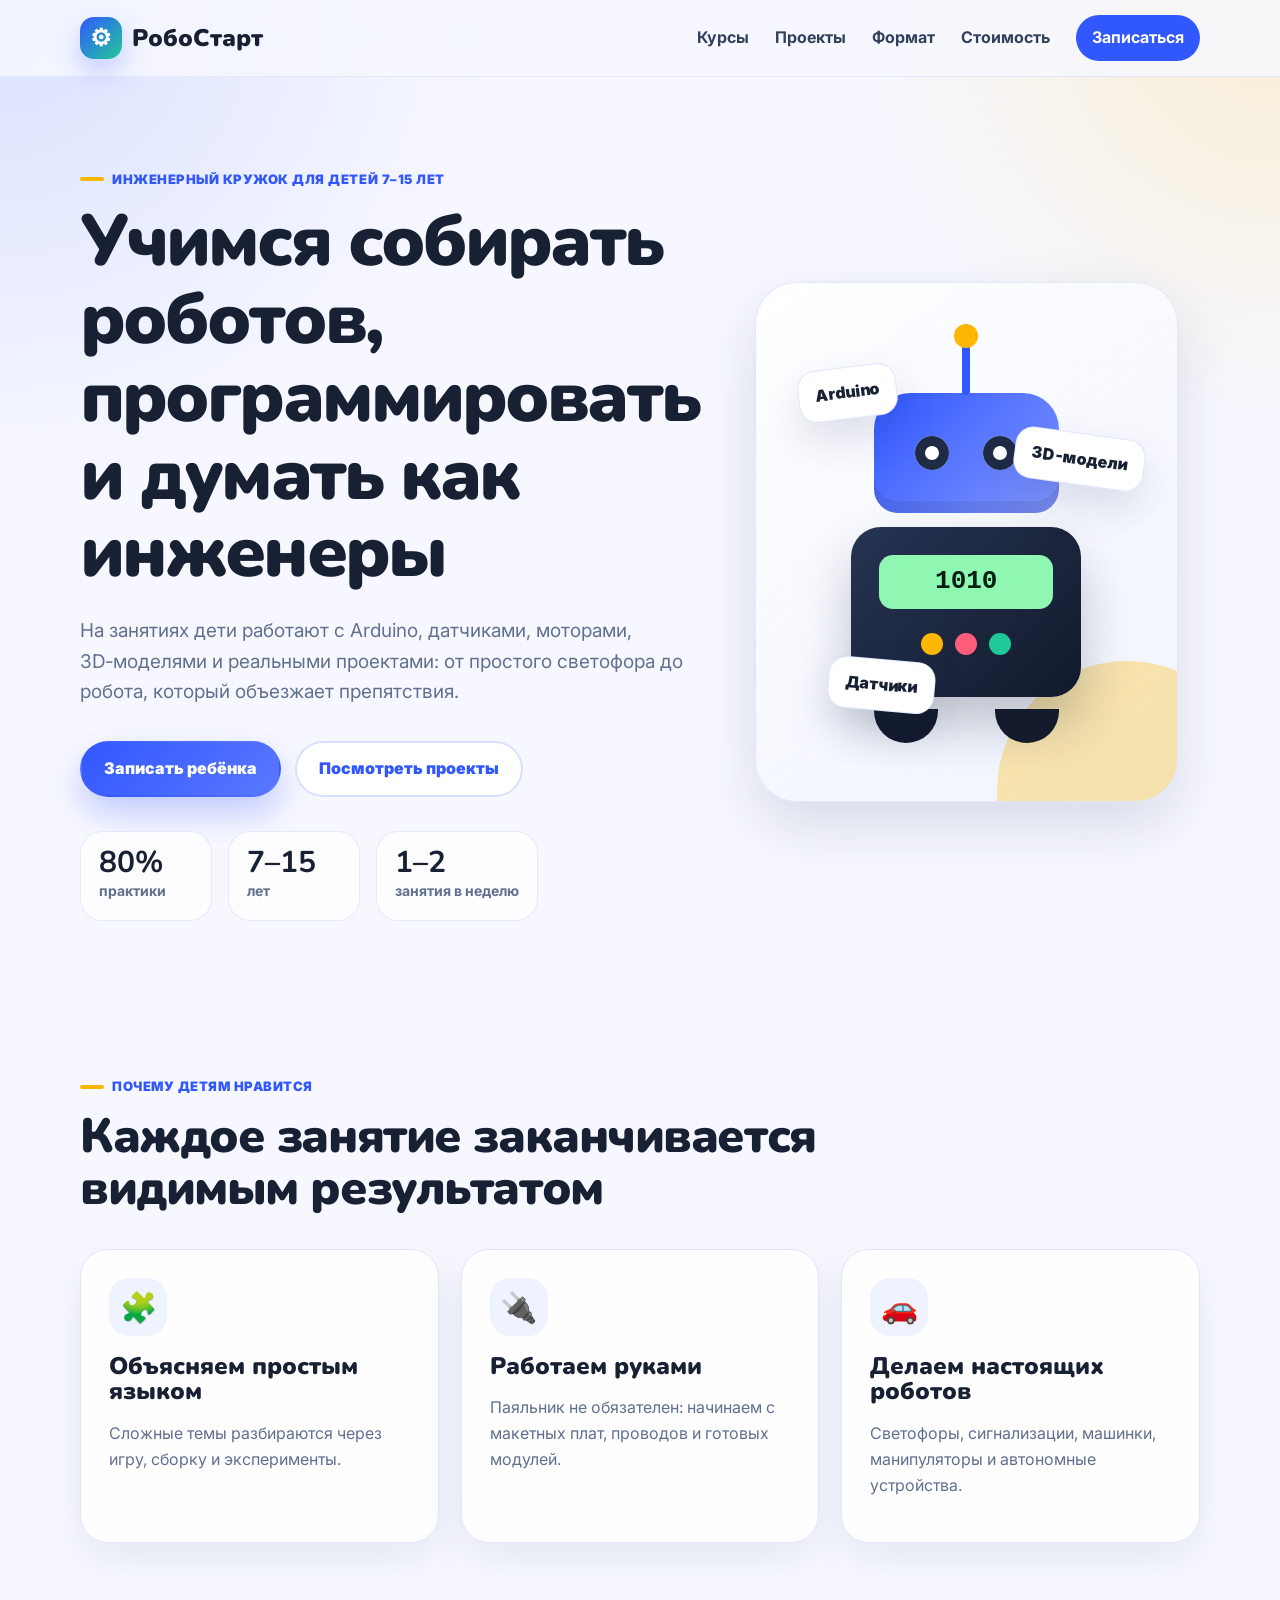
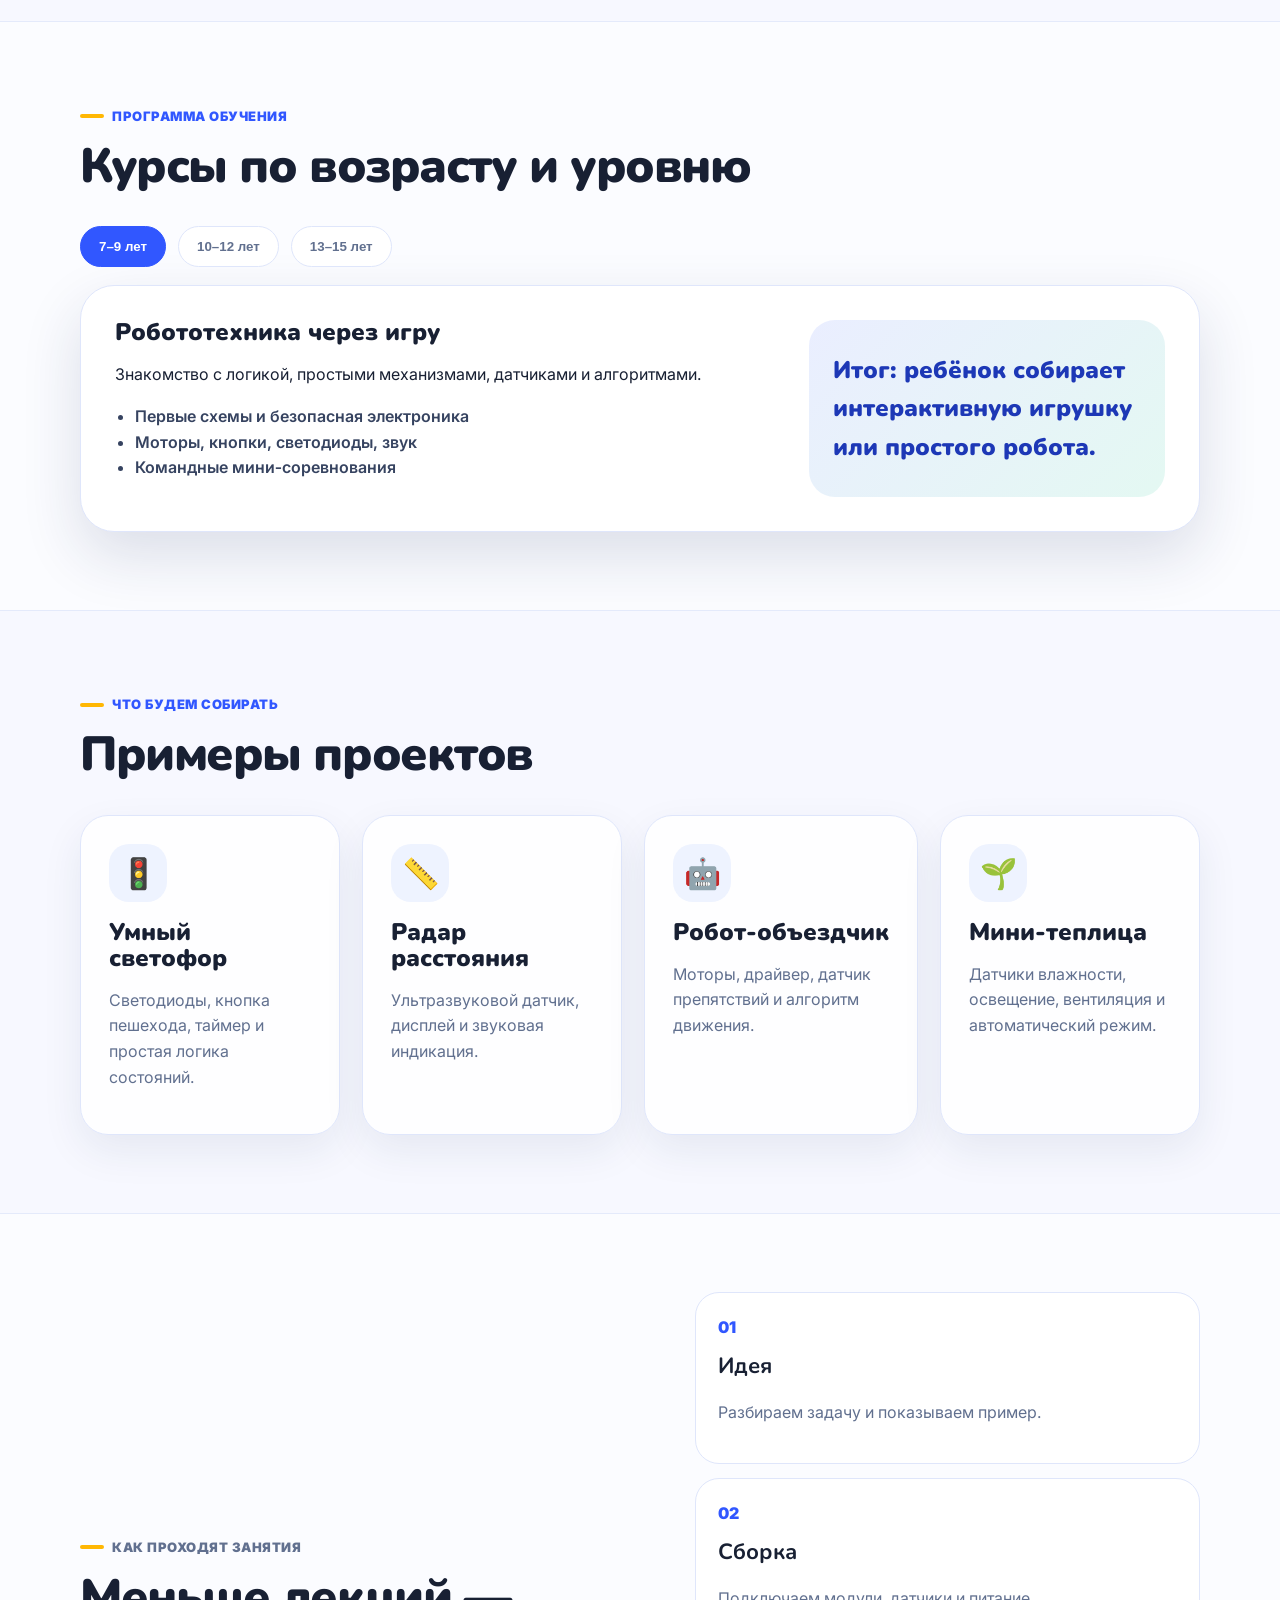
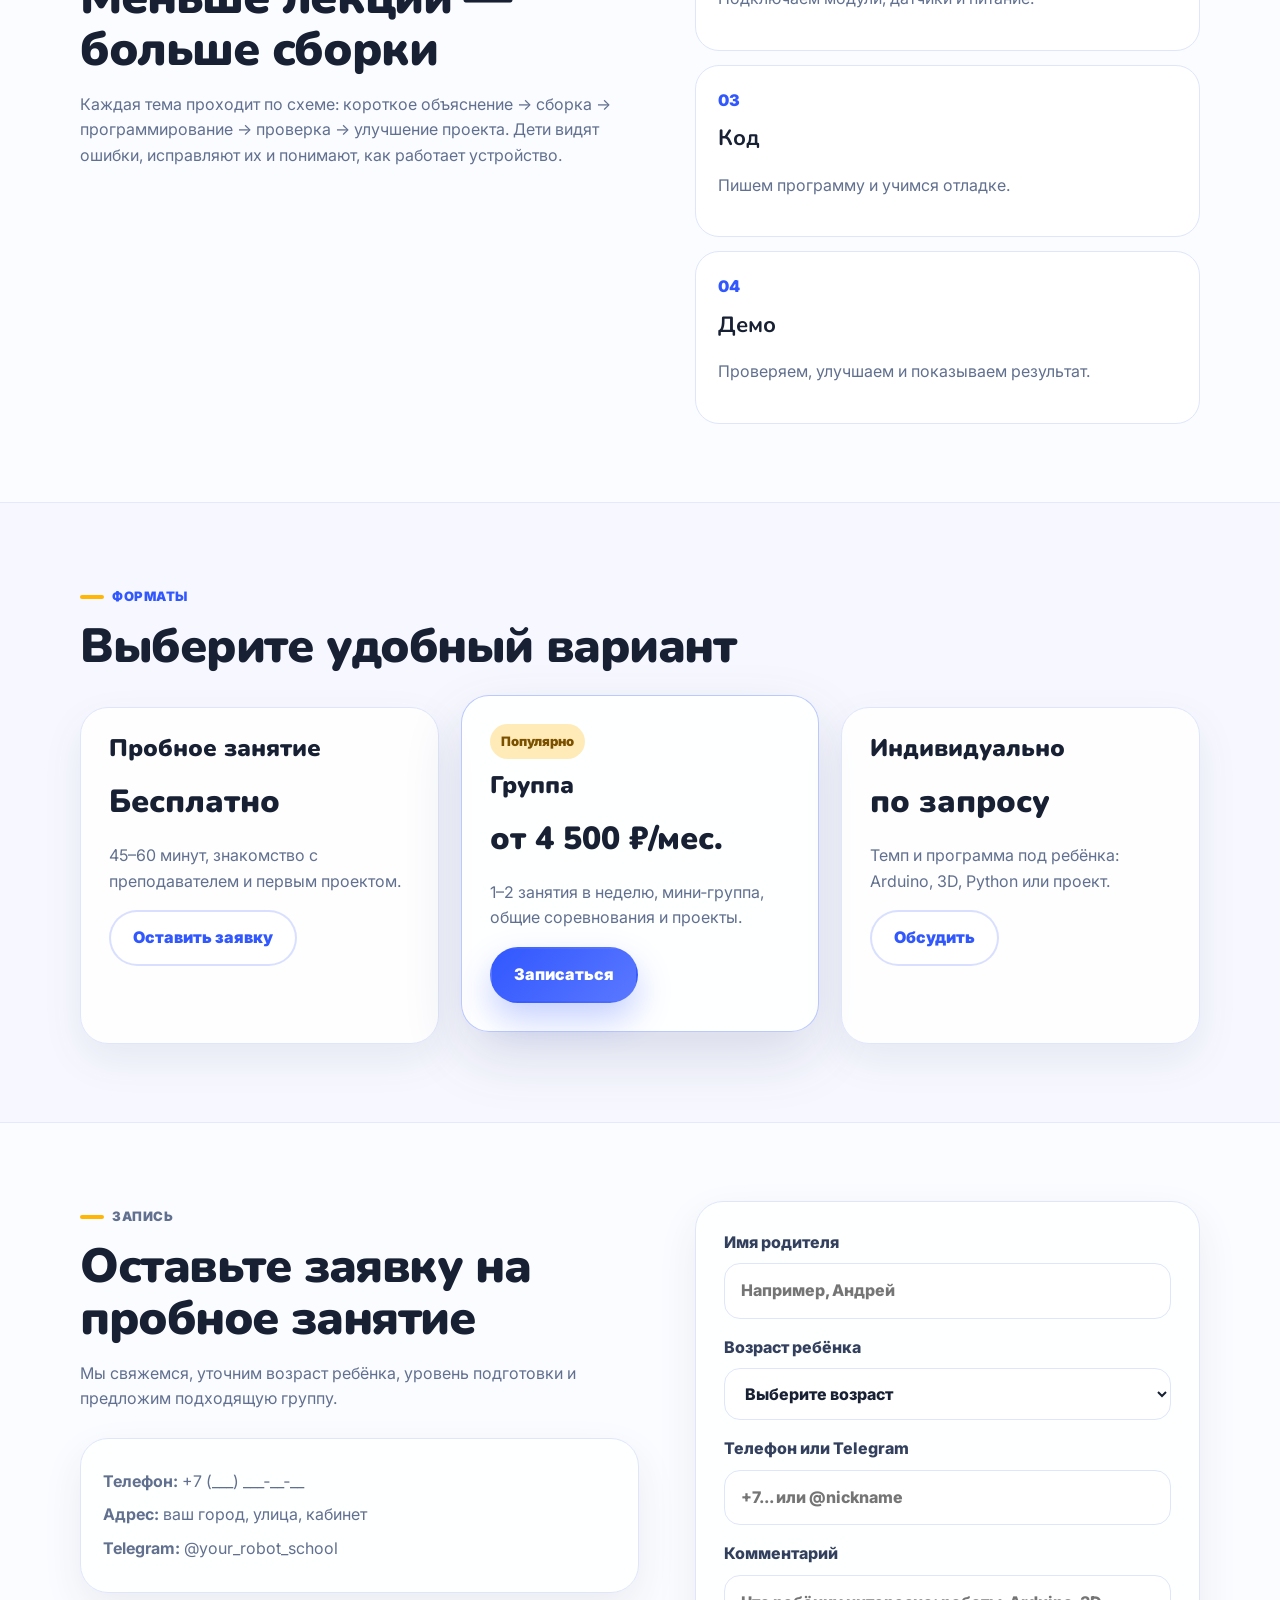
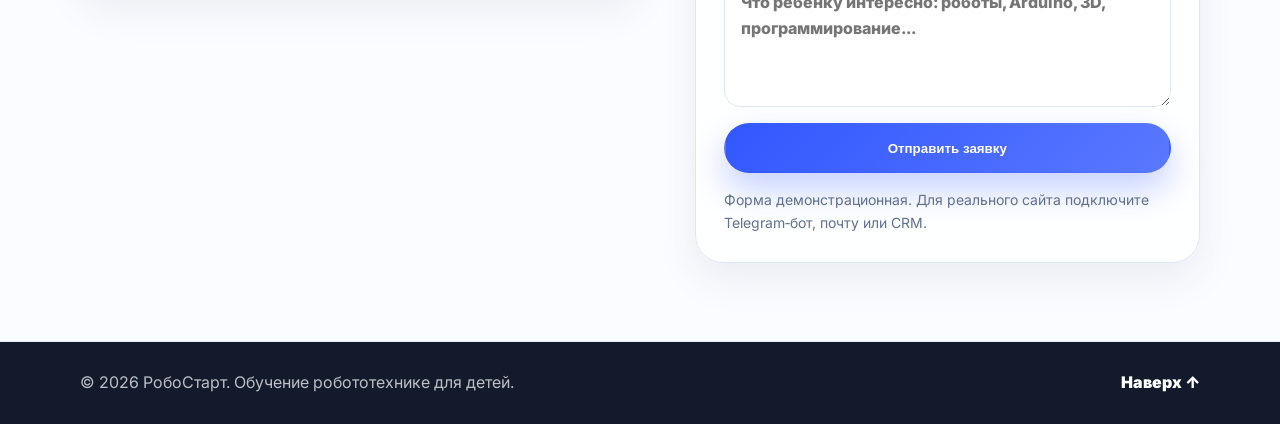
==== index.html @ 1436ff04 "Add files via upload" ====
<!doctype html>
<html lang="ru">
<head>
  <meta charset="utf-8">
  <meta name="viewport" content="width=device-width, initial-scale=1">
  <title>РобоСтарт — робототехника для детей</title>
  <meta name="description" content="Кружок робототехники для детей 7–15 лет: Arduino, электроника, 3D-моделирование, программирование и инженерные проекты.">
  <link rel="preconnect" href="https://fonts.googleapis.com">
  <link rel="preconnect" href="https://fonts.gstatic.com" crossorigin>
  <link href="https://fonts.googleapis.com/css2?family=Nunito:wght@500;700;800;900&family=Inter:wght@400;500;600;700&display=swap" rel="stylesheet">
  <link rel="stylesheet" href="styles.css">
</head>
<body>
  <header class="site-header">
    <nav class="nav container">
      <a class="logo" href="#top" aria-label="РобоСтарт">
        <span class="logo-mark">⚙</span>
        <span>РобоСтарт</span>
      </a>
      <button class="menu-button" aria-label="Открыть меню" aria-expanded="false">☰</button>
      <div class="nav-links" data-nav>
        <a href="#courses">Курсы</a>
        <a href="#projects">Проекты</a>
        <a href="#format">Формат</a>
        <a href="#pricing">Стоимость</a>
        <a class="nav-cta" href="#signup">Записаться</a>
      </div>
    </nav>
  </header>

  <main id="top">
    <section class="hero">
      <div class="container hero-grid">
        <div class="hero-content">
          <p class="eyebrow">Инженерный кружок для детей 7–15 лет</p>
          <h1>Учимся собирать роботов, программировать и думать как инженеры</h1>
          <p class="hero-text">
            На занятиях дети работают с Arduino, датчиками, моторами, 3D‑моделями и реальными проектами:
            от простого светофора до робота, который объезжает препятствия.
          </p>
          <div class="hero-actions">
            <a class="button primary" href="#signup">Записать ребёнка</a>
            <a class="button secondary" href="#projects">Посмотреть проекты</a>
          </div>
          <div class="hero-stats" aria-label="Преимущества">
            <div><strong>80%</strong><span>практики</span></div>
            <div><strong>7–15</strong><span>лет</span></div>
            <div><strong>1–2</strong><span>занятия в неделю</span></div>
          </div>
        </div>

        <div class="hero-card" aria-label="Иллюстрация занятия робототехникой">
          <div class="robot">
            <div class="antenna"></div>
            <div class="robot-head">
              <span></span><span></span>
            </div>
            <div class="robot-body">
              <div class="screen">1010</div>
              <div class="buttons"><i></i><i></i><i></i></div>
            </div>
            <div class="wheels"><b></b><b></b></div>
          </div>
          <div class="floating-card card-a">Arduino</div>
          <div class="floating-card card-b">3D‑модели</div>
          <div class="floating-card card-c">Датчики</div>
        </div>
      </div>
    </section>

    <section class="section container">
      <div class="section-heading">
        <p class="eyebrow">Почему детям нравится</p>
        <h2>Каждое занятие заканчивается видимым результатом</h2>
      </div>
      <div class="benefits">
        <article>
          <span class="icon">🧩</span>
          <h3>Объясняем простым языком</h3>
          <p>Сложные темы разбираются через игру, сборку и эксперименты.</p>
        </article>
        <article>
          <span class="icon">🔌</span>
          <h3>Работаем руками</h3>
          <p>Паяльник не обязателен: начинаем с макетных плат, проводов и готовых модулей.</p>
        </article>
        <article>
          <span class="icon">🚗</span>
          <h3>Делаем настоящих роботов</h3>
          <p>Светофоры, сигнализации, машинки, манипуляторы и автономные устройства.</p>
        </article>
      </div>
    </section>

    <section class="section courses-section" id="courses">
      <div class="container">
        <div class="section-heading">
          <p class="eyebrow">Программа обучения</p>
          <h2>Курсы по возрасту и уровню</h2>
        </div>

        <div class="course-tabs" role="tablist" aria-label="Курсы">
          <button class="tab active" data-tab="junior" role="tab" aria-selected="true">7–9 лет</button>
          <button class="tab" data-tab="middle" role="tab" aria-selected="false">10–12 лет</button>
          <button class="tab" data-tab="senior" role="tab" aria-selected="false">13–15 лет</button>
        </div>

        <div class="course-card active" data-course="junior">
          <div>
            <h3>Робототехника через игру</h3>
            <p>Знакомство с логикой, простыми механизмами, датчиками и алгоритмами.</p>
            <ul>
              <li>Первые схемы и безопасная электроника</li>
              <li>Моторы, кнопки, светодиоды, звук</li>
              <li>Командные мини‑соревнования</li>
            </ul>
          </div>
          <aside>Итог: ребёнок собирает интерактивную игрушку или простого робота.</aside>
        </div>

        <div class="course-card" data-course="middle">
          <div>
            <h3>Arduino и инженерные проекты</h3>
            <p>Дети учатся читать схемы, писать код и отлаживать устройства.</p>
            <ul>
              <li>Arduino Nano/Uno, датчики расстояния, ИК‑пульты</li>
              <li>Дисплеи, сервоприводы, моторы, питание</li>
              <li>Проектирование корпуса и сборка прототипа</li>
            </ul>
          </div>
          <aside>Итог: автономная машинка, таймер, сигнализация или умная станция.</aside>
        </div>

        <div class="course-card" data-course="senior">
          <div>
            <h3>Роботы, код и 3D‑моделирование</h3>
            <p>Больше самостоятельности: от идеи и чертежа до рабочей демонстрации.</p>
            <ul>
              <li>Основы C/C++, Python и логика программ</li>
              <li>Проектирование деталей и подготовка к изготовлению</li>
              <li>Командная разработка и презентация проекта</li>
            </ul>
          </div>
          <aside>Итог: защищённый инженерный проект с кодом, схемой и корпусом.</aside>
        </div>
      </div>
    </section>

    <section class="section container" id="projects">
      <div class="section-heading">
        <p class="eyebrow">Что будем собирать</p>
        <h2>Примеры проектов</h2>
      </div>
      <div class="project-grid">
        <article class="project-card">
          <div class="project-emoji">🚦</div>
          <h3>Умный светофор</h3>
          <p>Светодиоды, кнопка пешехода, таймер и простая логика состояний.</p>
        </article>
        <article class="project-card">
          <div class="project-emoji">📏</div>
          <h3>Радар расстояния</h3>
          <p>Ультразвуковой датчик, дисплей и звуковая индикация.</p>
        </article>
        <article class="project-card">
          <div class="project-emoji">🤖</div>
          <h3>Робот‑объездчик</h3>
          <p>Моторы, драйвер, датчик препятствий и алгоритм движения.</p>
        </article>
        <article class="project-card">
          <div class="project-emoji">🌱</div>
          <h3>Мини‑теплица</h3>
          <p>Датчики влажности, освещение, вентиляция и автоматический режим.</p>
        </article>
      </div>
    </section>

    <section class="section format-section" id="format">
      <div class="container format-grid">
        <div>
          <p class="eyebrow">Как проходят занятия</p>
          <h2>Меньше лекций — больше сборки</h2>
          <p>
            Каждая тема проходит по схеме: короткое объяснение → сборка → программирование →
            проверка → улучшение проекта. Дети видят ошибки, исправляют их и понимают,
            как работает устройство.
          </p>
        </div>
        <div class="steps">
          <div><span>01</span><strong>Идея</strong><p>Разбираем задачу и показываем пример.</p></div>
          <div><span>02</span><strong>Сборка</strong><p>Подключаем модули, датчики и питание.</p></div>
          <div><span>03</span><strong>Код</strong><p>Пишем программу и учимся отладке.</p></div>
          <div><span>04</span><strong>Демо</strong><p>Проверяем, улучшаем и показываем результат.</p></div>
        </div>
      </div>
    </section>

    <section class="section container" id="pricing">
      <div class="section-heading">
        <p class="eyebrow">Форматы</p>
        <h2>Выберите удобный вариант</h2>
      </div>
      <div class="pricing">
        <article>
          <h3>Пробное занятие</h3>
          <p class="price">Бесплатно</p>
          <p>45–60 минут, знакомство с преподавателем и первым проектом.</p>
          <a class="button secondary" href="#signup">Оставить заявку</a>
        </article>
        <article class="featured">
          <span class="badge">Популярно</span>
          <h3>Группа</h3>
          <p class="price">от 4 500 ₽/мес.</p>
          <p>1–2 занятия в неделю, мини‑группа, общие соревнования и проекты.</p>
          <a class="button primary" href="#signup">Записаться</a>
        </article>
        <article>
          <h3>Индивидуально</h3>
          <p class="price">по запросу</p>
          <p>Темп и программа под ребёнка: Arduino, 3D, Python или проект.</p>
          <a class="button secondary" href="#signup">Обсудить</a>
        </article>
      </div>
    </section>

    <section class="section signup-section" id="signup">
      <div class="container signup-grid">
        <div>
          <p class="eyebrow">Запись</p>
          <h2>Оставьте заявку на пробное занятие</h2>
          <p>
            Мы свяжемся, уточним возраст ребёнка, уровень подготовки и предложим подходящую группу.
          </p>
          <div class="contact-box">
            <p><strong>Телефон:</strong> +7 (___) ___‑__‑__</p>
            <p><strong>Адрес:</strong> ваш город, улица, кабинет</p>
            <p><strong>Telegram:</strong> @your_robot_school</p>
          </div>
        </div>

        <form class="signup-form" data-form>
          <label>
            Имя родителя
            <input type="text" name="parent" placeholder="Например, Андрей" required>
          </label>
          <label>
            Возраст ребёнка
            <select name="age" required>
              <option value="">Выберите возраст</option>
              <option>7–9 лет</option>
              <option>10–12 лет</option>
              <option>13–15 лет</option>
            </select>
          </label>
          <label>
            Телефон или Telegram
            <input type="text" name="contact" placeholder="+7... или @nickname" required>
          </label>
          <label>
            Комментарий
            <textarea name="message" rows="4" placeholder="Что ребёнку интересно: роботы, Arduino, 3D, программирование..."></textarea>
          </label>
          <button class="button primary" type="submit">Отправить заявку</button>
          <p class="form-note" data-form-note>Форма демонстрационная. Для реального сайта подключите Telegram‑бот, почту или CRM.</p>
        </form>
      </div>
    </section>
  </main>

  <footer class="footer">
    <div class="container footer-grid">
      <p>© 2026 РобоСтарт. Обучение робототехнике для детей.</p>
      <a href="#top">Наверх ↑</a>
    </div>
  </footer>

  <script src="script.js"></script>
</body>
</html>
---- styles.css ----
:root {
  --bg: #f7f8ff;
  --surface: #ffffff;
  --surface-2: #eef3ff;
  --text: #182033;
  --muted: #61708f;
  --primary: #3157ff;
  --primary-dark: #1d38b6;
  --accent: #ffb703;
  --accent-2: #20c997;
  --border: #dfe6fb;
  --shadow: 0 24px 60px rgba(27, 45, 92, 0.14);
  --radius: 28px;
}

* {
  box-sizing: border-box;
}

html {
  scroll-behavior: smooth;
}

body {
  margin: 0;
  background:
    radial-gradient(circle at top left, rgba(49, 87, 255, 0.14), transparent 32rem),
    radial-gradient(circle at top right, rgba(255, 183, 3, 0.18), transparent 26rem),
    var(--bg);
  color: var(--text);
  font-family: Inter, system-ui, -apple-system, BlinkMacSystemFont, "Segoe UI", sans-serif;
  line-height: 1.6;
}

a {
  color: inherit;
  text-decoration: none;
}

.container {
  width: min(1120px, calc(100% - 40px));
  margin: 0 auto;
}

.site-header {
  position: sticky;
  top: 0;
  z-index: 20;
  backdrop-filter: blur(14px);
  background: rgba(247, 248, 255, 0.82);
  border-bottom: 1px solid rgba(223, 230, 251, 0.8);
}

.nav {
  height: 76px;
  display: flex;
  align-items: center;
  justify-content: space-between;
}

.logo {
  display: inline-flex;
  align-items: center;
  gap: 10px;
  font-family: Nunito, sans-serif;
  font-weight: 900;
  font-size: 24px;
}

.logo-mark {
  width: 42px;
  height: 42px;
  display: grid;
  place-items: center;
  border-radius: 14px;
  color: #fff;
  background: linear-gradient(135deg, var(--primary), var(--accent-2));
  box-shadow: 0 12px 26px rgba(49, 87, 255, 0.25);
}

.nav-links {
  display: flex;
  align-items: center;
  gap: 26px;
  font-weight: 700;
  color: #33405d;
}

.nav-links a {
  transition: color .2s ease, transform .2s ease;
}

.nav-links a:hover {
  color: var(--primary);
  transform: translateY(-1px);
}

.nav-cta {
  padding: 10px 16px;
  color: #fff !important;
  background: var(--primary);
  border-radius: 999px;
}

.menu-button {
  display: none;
  border: 0;
  background: var(--surface);
  border-radius: 12px;
  padding: 8px 12px;
  font-size: 22px;
  box-shadow: 0 8px 24px rgba(27, 45, 92, 0.12);
}

.hero {
  padding: 86px 0 72px;
}

.hero-grid,
.signup-grid,
.format-grid {
  display: grid;
  grid-template-columns: 1.05fr .95fr;
  align-items: center;
  gap: 56px;
}

.eyebrow {
  display: inline-flex;
  align-items: center;
  gap: 8px;
  margin: 0 0 14px;
  color: var(--primary);
  font-weight: 900;
  letter-spacing: .04em;
  text-transform: uppercase;
  font-size: 13px;
}

.eyebrow::before {
  content: "";
  width: 24px;
  height: 4px;
  border-radius: 999px;
  background: var(--accent);
}

h1,
h2,
h3 {
  font-family: Nunito, sans-serif;
  line-height: 1.08;
  margin: 0;
}

h1 {
  font-size: clamp(42px, 6vw, 72px);
  font-weight: 900;
  letter-spacing: -.04em;
}

h2 {
  font-size: clamp(32px, 4vw, 48px);
  font-weight: 900;
  letter-spacing: -.03em;
}

h3 {
  font-size: 24px;
  font-weight: 900;
}

.hero-text {
  margin: 24px 0 0;
  max-width: 640px;
  font-size: 19px;
  color: var(--muted);
}

.hero-actions {
  display: flex;
  flex-wrap: wrap;
  gap: 14px;
  margin: 34px 0;
}

.button {
  display: inline-flex;
  align-items: center;
  justify-content: center;
  min-height: 50px;
  padding: 13px 22px;
  border-radius: 999px;
  border: 2px solid transparent;
  font-weight: 900;
  cursor: pointer;
  transition: transform .2s ease, box-shadow .2s ease, background .2s ease;
}

.button:hover {
  transform: translateY(-2px);
}

.button.primary {
  color: #fff;
  background: linear-gradient(135deg, var(--primary), #5a78ff);
  box-shadow: 0 16px 34px rgba(49, 87, 255, 0.28);
}

.button.secondary {
  color: var(--primary);
  border-color: rgba(49, 87, 255, 0.18);
  background: #fff;
}

.hero-stats {
  display: flex;
  flex-wrap: wrap;
  gap: 16px;
}

.hero-stats div {
  min-width: 132px;
  padding: 16px 18px;
  background: rgba(255, 255, 255, 0.74);
  border: 1px solid rgba(223, 230, 251, 0.85);
  border-radius: 22px;
}

.hero-stats strong {
  display: block;
  font-family: Nunito, sans-serif;
  font-size: 30px;
  line-height: 1;
}

.hero-stats span {
  color: var(--muted);
  font-size: 14px;
  font-weight: 700;
}

.hero-card {
  position: relative;
  min-height: 520px;
  display: grid;
  place-items: center;
  background:
    linear-gradient(145deg, rgba(255,255,255,0.9), rgba(238,243,255,0.76)),
    repeating-linear-gradient(90deg, transparent 0 38px, rgba(49,87,255,.04) 38px 40px),
    repeating-linear-gradient(0deg, transparent 0 38px, rgba(49,87,255,.04) 38px 40px);
  border: 1px solid rgba(223, 230, 251, 0.9);
  border-radius: 42px;
  box-shadow: var(--shadow);
  overflow: hidden;
}

.hero-card::after {
  content: "";
  position: absolute;
  inset: auto -80px -120px auto;
  width: 260px;
  height: 260px;
  background: var(--accent);
  border-radius: 50%;
  opacity: .32;
}

.robot {
  position: relative;
  z-index: 1;
  width: 230px;
  text-align: center;
  animation: float 4s ease-in-out infinite;
}

@keyframes float {
  0%, 100% { transform: translateY(0); }
  50% { transform: translateY(-14px); }
}

.antenna {
  width: 8px;
  height: 54px;
  margin: 0 auto -2px;
  border-radius: 999px;
  background: var(--primary);
  position: relative;
}

.antenna::before {
  content: "";
  position: absolute;
  top: -17px;
  left: 50%;
  width: 24px;
  height: 24px;
  transform: translateX(-50%);
  border-radius: 50%;
  background: var(--accent);
}

.robot-head {
  width: 185px;
  height: 120px;
  margin: 0 auto;
  display: flex;
  align-items: center;
  justify-content: center;
  gap: 34px;
  border-radius: 36px 36px 24px 24px;
  background: linear-gradient(135deg, var(--primary), #8297ff);
  box-shadow: inset 0 -12px rgba(0,0,0,.08);
}

.robot-head span {
  width: 34px;
  height: 34px;
  border-radius: 50%;
  background: #fff;
  box-shadow: inset 0 0 0 10px #1f2a45;
}

.robot-body {
  width: 230px;
  height: 170px;
  margin-top: 14px;
  padding: 28px;
  border-radius: 30px;
  background: linear-gradient(135deg, #263453, #121a2c);
  box-shadow: 0 28px 52px rgba(18, 26, 44, .24);
}

.screen {
  height: 54px;
  display: grid;
  place-items: center;
  border-radius: 14px;
  color: #072013;
  background: #8ff7b1;
  font-family: monospace;
  font-size: 26px;
  font-weight: 800;
}

.buttons {
  display: flex;
  justify-content: center;
  gap: 12px;
  margin-top: 24px;
}

.buttons i {
  width: 22px;
  height: 22px;
  border-radius: 50%;
  background: var(--accent);
}

.buttons i:nth-child(2) {
  background: #ff5c7a;
}

.buttons i:nth-child(3) {
  background: var(--accent-2);
}

.wheels {
  display: flex;
  justify-content: space-between;
  width: 185px;
  margin: 12px auto 0;
}

.wheels b {
  width: 64px;
  height: 34px;
  border-radius: 0 0 999px 999px;
  background: #121a2c;
}

.floating-card {
  position: absolute;
  z-index: 2;
  padding: 12px 16px;
  border-radius: 18px;
  background: #fff;
  border: 1px solid rgba(223, 230, 251, 0.92);
  box-shadow: 0 18px 42px rgba(27, 45, 92, 0.14);
  font-weight: 900;
}

.card-a { left: 42px; top: 84px; transform: rotate(-7deg); }
.card-b { right: 32px; top: 150px; transform: rotate(8deg); }
.card-c { left: 72px; bottom: 90px; transform: rotate(5deg); }

.section {
  padding: 78px 0;
}

.section-heading {
  max-width: 760px;
  margin-bottom: 34px;
}

.benefits,
.project-grid,
.pricing {
  display: grid;
  grid-template-columns: repeat(3, 1fr);
  gap: 22px;
}

.benefits article,
.project-card,
.pricing article,
.signup-form,
.contact-box {
  background: rgba(255, 255, 255, 0.88);
  border: 1px solid var(--border);
  border-radius: var(--radius);
  box-shadow: 0 16px 40px rgba(27, 45, 92, 0.08);
}

.benefits article,
.project-card,
.pricing article {
  padding: 28px;
}

.benefits p,
.project-card p,
.pricing p,
.format-grid p,
.signup-grid p {
  color: var(--muted);
}

.icon,
.project-emoji {
  display: inline-grid;
  place-items: center;
  width: 58px;
  height: 58px;
  margin-bottom: 18px;
  border-radius: 20px;
  background: var(--surface-2);
  font-size: 30px;
}

.courses-section,
.format-section,
.signup-section {
  background: rgba(255, 255, 255, 0.45);
  border-top: 1px solid rgba(223, 230, 251, 0.8);
  border-bottom: 1px solid rgba(223, 230, 251, 0.8);
}

.course-tabs {
  display: flex;
  flex-wrap: wrap;
  gap: 12px;
  margin-bottom: 18px;
}

.tab {
  padding: 12px 18px;
  border-radius: 999px;
  border: 1px solid var(--border);
  background: #fff;
  color: var(--muted);
  font-weight: 900;
  cursor: pointer;
}

.tab.active {
  color: #fff;
  background: var(--primary);
  border-color: var(--primary);
}

.course-card {
  display: none;
  grid-template-columns: 1.3fr .7fr;
  gap: 32px;
  padding: 34px;
  border-radius: 34px;
  background: #fff;
  border: 1px solid var(--border);
  box-shadow: var(--shadow);
}

.course-card.active {
  display: grid;
}

.course-card ul {
  padding-left: 20px;
  color: #364360;
  font-weight: 600;
}

.course-card aside {
  align-self: stretch;
  display: grid;
  place-items: center;
  padding: 24px;
  border-radius: 26px;
  background: linear-gradient(135deg, rgba(49,87,255,.1), rgba(32,201,151,.12));
  color: var(--primary-dark);
  font-family: Nunito, sans-serif;
  font-size: 24px;
  font-weight: 900;
}

.project-grid {
  grid-template-columns: repeat(4, 1fr);
}

.steps {
  display: grid;
  gap: 14px;
}

.steps div {
  padding: 22px;
  border-radius: 24px;
  background: #fff;
  border: 1px solid var(--border);
}

.steps span {
  display: inline-block;
  margin-bottom: 8px;
  color: var(--primary);
  font-weight: 900;
}

.steps strong {
  display: block;
  font-family: Nunito, sans-serif;
  font-size: 22px;
}

.pricing article {
  position: relative;
}

.pricing .featured {
  transform: translateY(-12px);
  border-color: rgba(49, 87, 255, .32);
  box-shadow: var(--shadow);
}

.badge {
  display: inline-flex;
  padding: 7px 11px;
  margin-bottom: 14px;
  border-radius: 999px;
  color: #7b5100;
  background: rgba(255, 183, 3, .28);
  font-weight: 900;
  font-size: 13px;
}

.price {
  margin: 14px 0;
  color: var(--text) !important;
  font-family: Nunito, sans-serif;
  font-size: 32px;
  font-weight: 900;
}

.signup-grid {
  align-items: start;
}

.contact-box {
  padding: 22px;
  margin-top: 26px;
}

.contact-box p {
  margin: 8px 0;
}

.signup-form {
  display: grid;
  gap: 16px;
  padding: 28px;
}

.signup-form label {
  display: grid;
  gap: 8px;
  color: #33405d;
  font-weight: 800;
}

input,
select,
textarea {
  width: 100%;
  padding: 14px 16px;
  border: 1px solid var(--border);
  border-radius: 16px;
  background: #fff;
  font: inherit;
  color: var(--text);
  outline: none;
}

input:focus,
select:focus,
textarea:focus {
  border-color: var(--primary);
  box-shadow: 0 0 0 4px rgba(49, 87, 255, .1);
}

.form-note {
  margin: 0;
  font-size: 14px;
}

.footer {
  padding: 28px 0;
  color: #fff;
  background: #121a2c;
}

.footer-grid {
  display: flex;
  align-items: center;
  justify-content: space-between;
  gap: 16px;
}

.footer p {
  margin: 0;
  color: rgba(255,255,255,.72);
}

.footer a {
  color: #fff;
  font-weight: 900;
}

@media (max-width: 900px) {
  .menu-button {
    display: inline-block;
  }

  .nav-links {
    position: absolute;
    top: 76px;
    left: 20px;
    right: 20px;
    display: none;
    flex-direction: column;
    align-items: stretch;
    gap: 0;
    padding: 14px;
    border: 1px solid var(--border);
    border-radius: 24px;
    background: #fff;
    box-shadow: var(--shadow);
  }

  .nav-links.open {
    display: flex;
  }

  .nav-links a {
    padding: 14px;
    border-radius: 14px;
  }

  .hero-grid,
  .signup-grid,
  .format-grid,
  .course-card {
    grid-template-columns: 1fr;
  }

  .hero {
    padding-top: 48px;
  }

  .hero-card {
    min-height: 430px;
  }

  .benefits,
  .pricing {
    grid-template-columns: 1fr;
  }

  .project-grid {
    grid-template-columns: repeat(2, 1fr);
  }

  .pricing .featured {
    transform: none;
  }
}

@media (max-width: 560px) {
  .container {
    width: min(100% - 24px, 1120px);
  }

  .hero-card {
    min-height: 360px;
  }

  .robot {
    transform: scale(.82);
  }

  .floating-card {
    display: none;
  }

  .project-grid {
    grid-template-columns: 1fr;
  }

  .footer-grid {
    flex-direction: column;
    align-items: flex-start;
  }
}
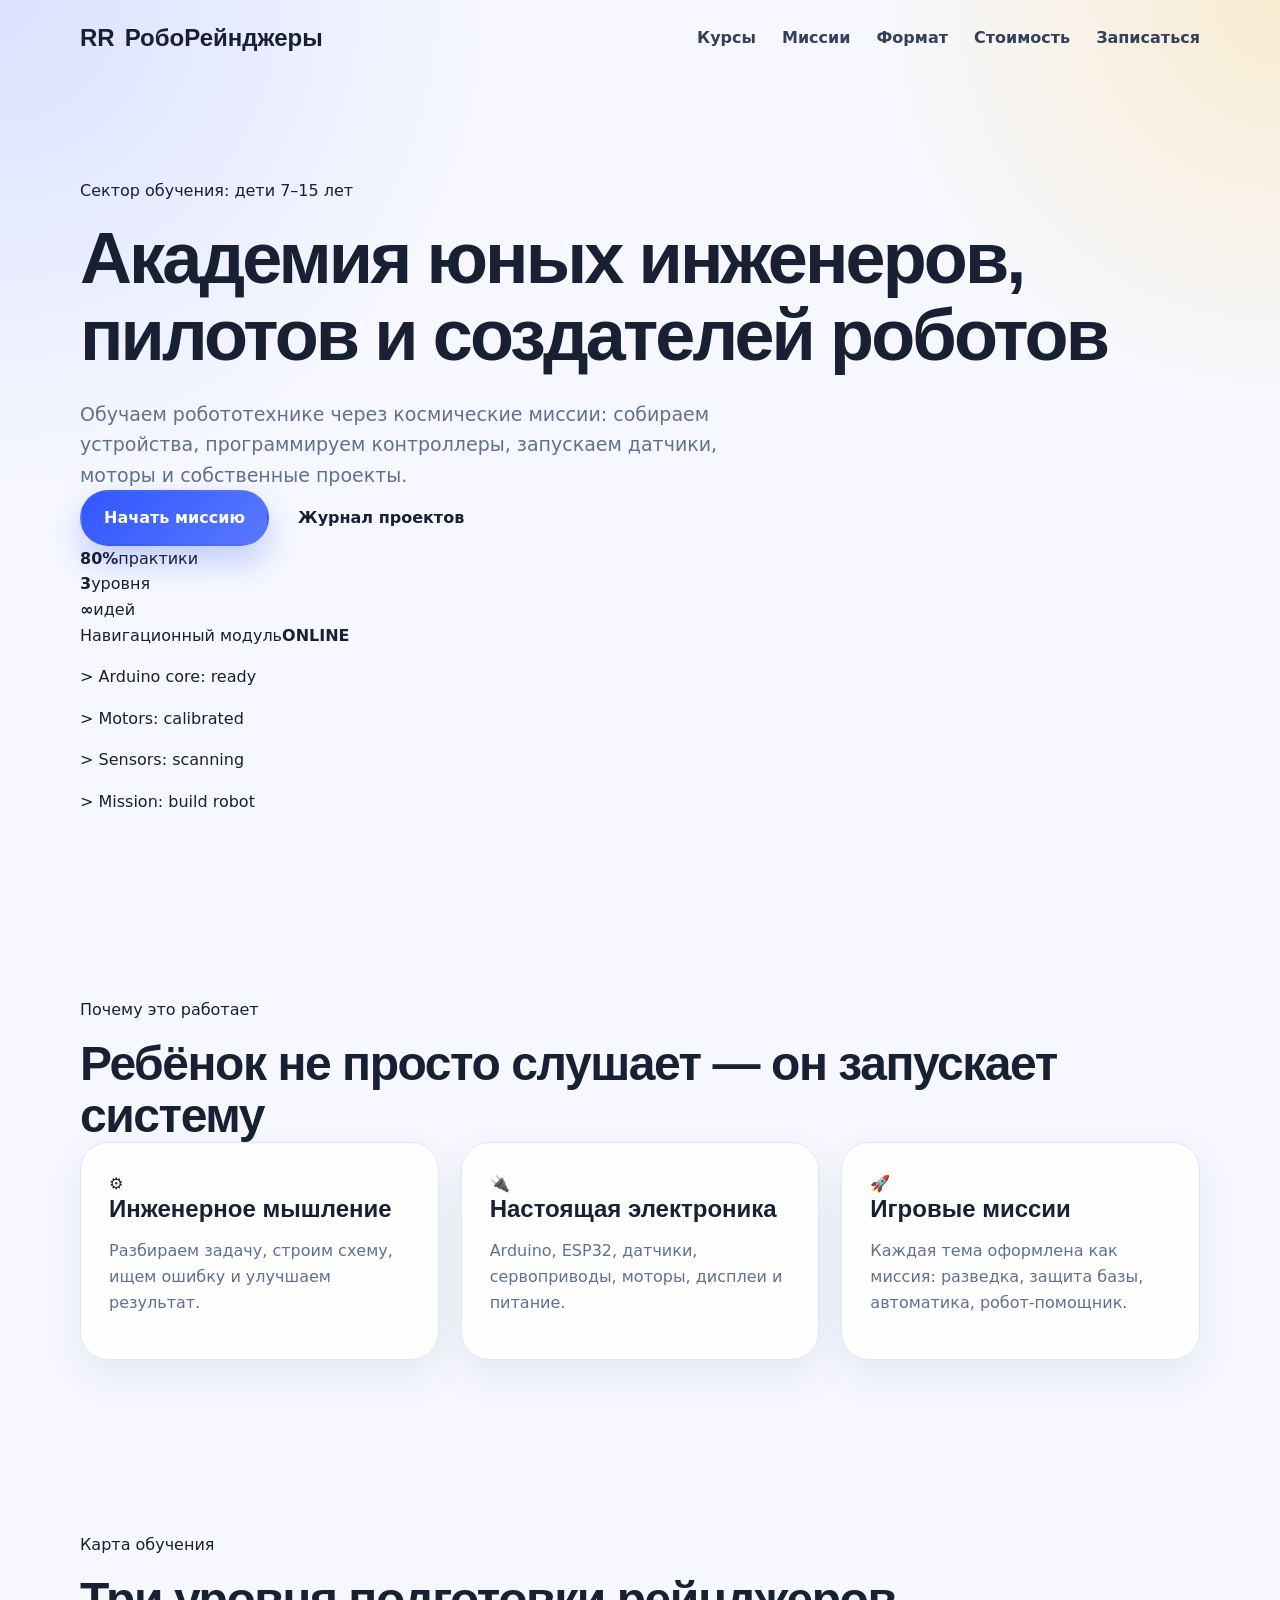
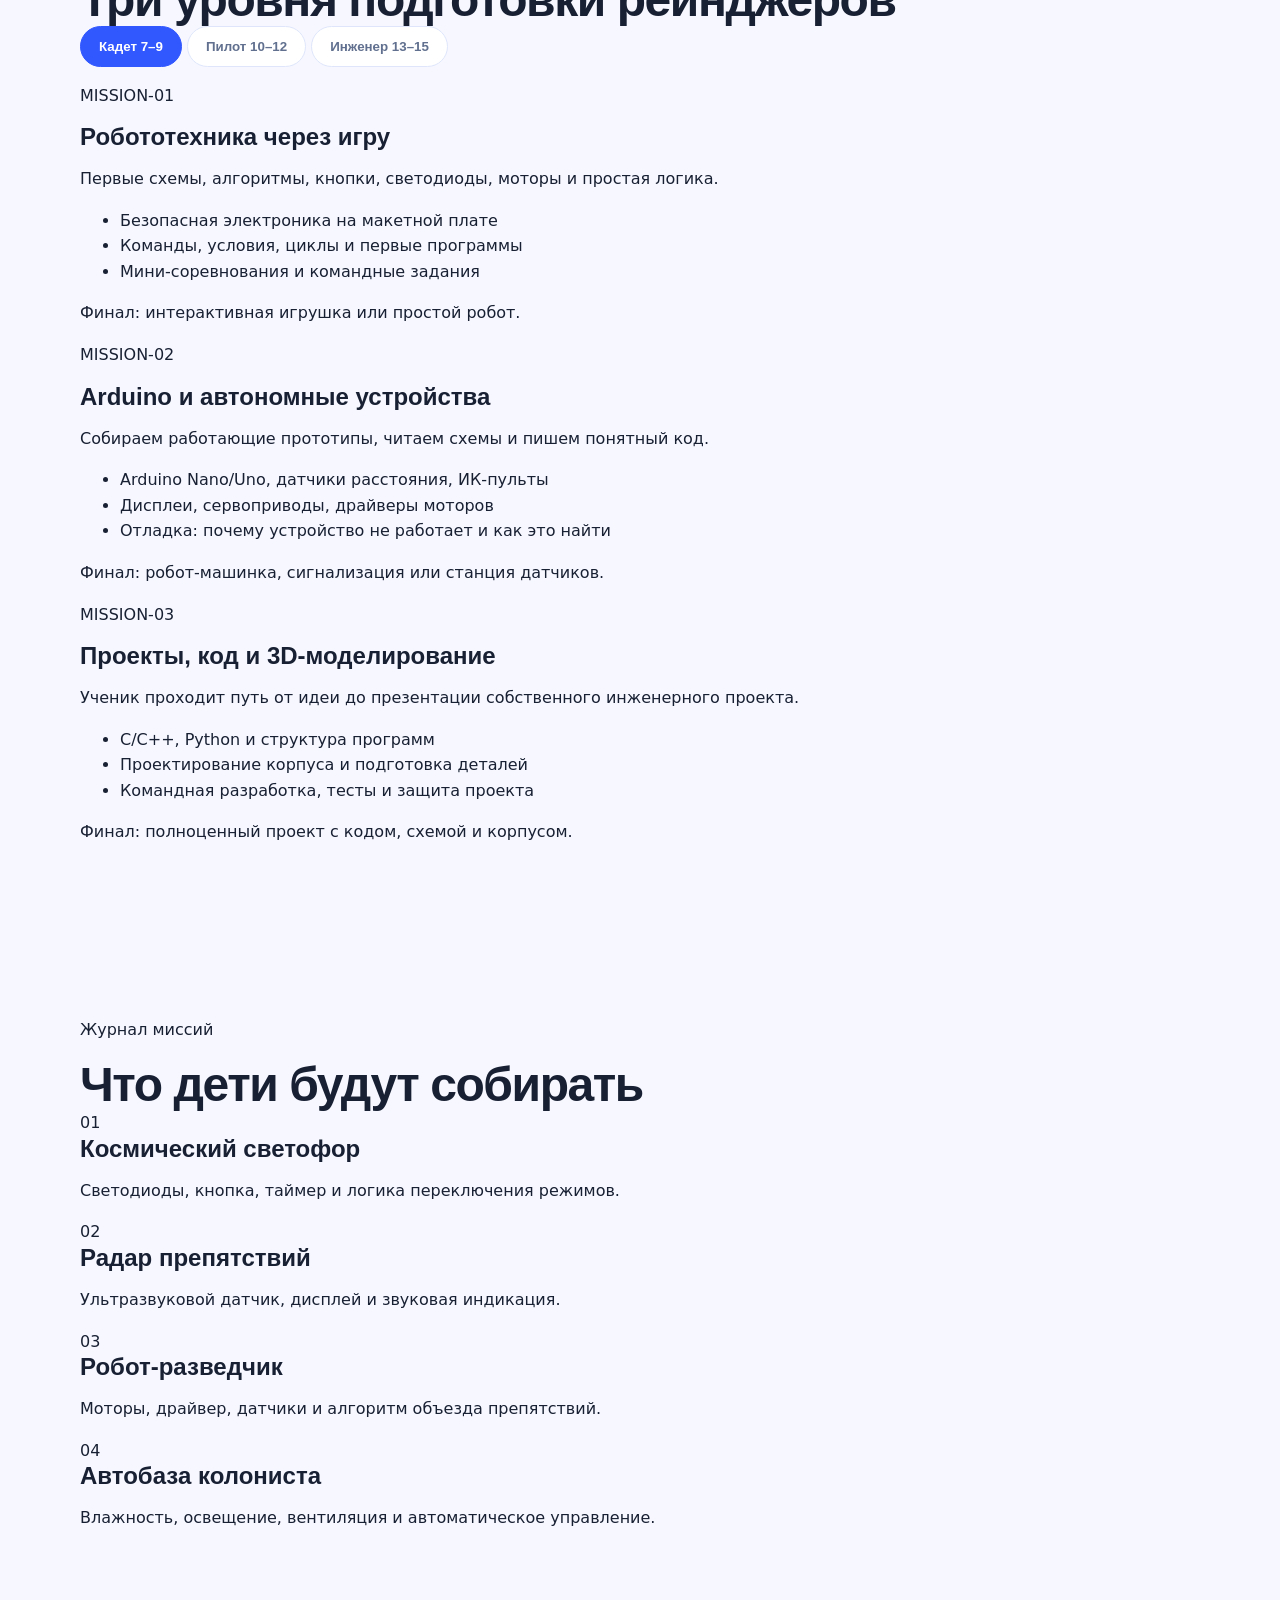
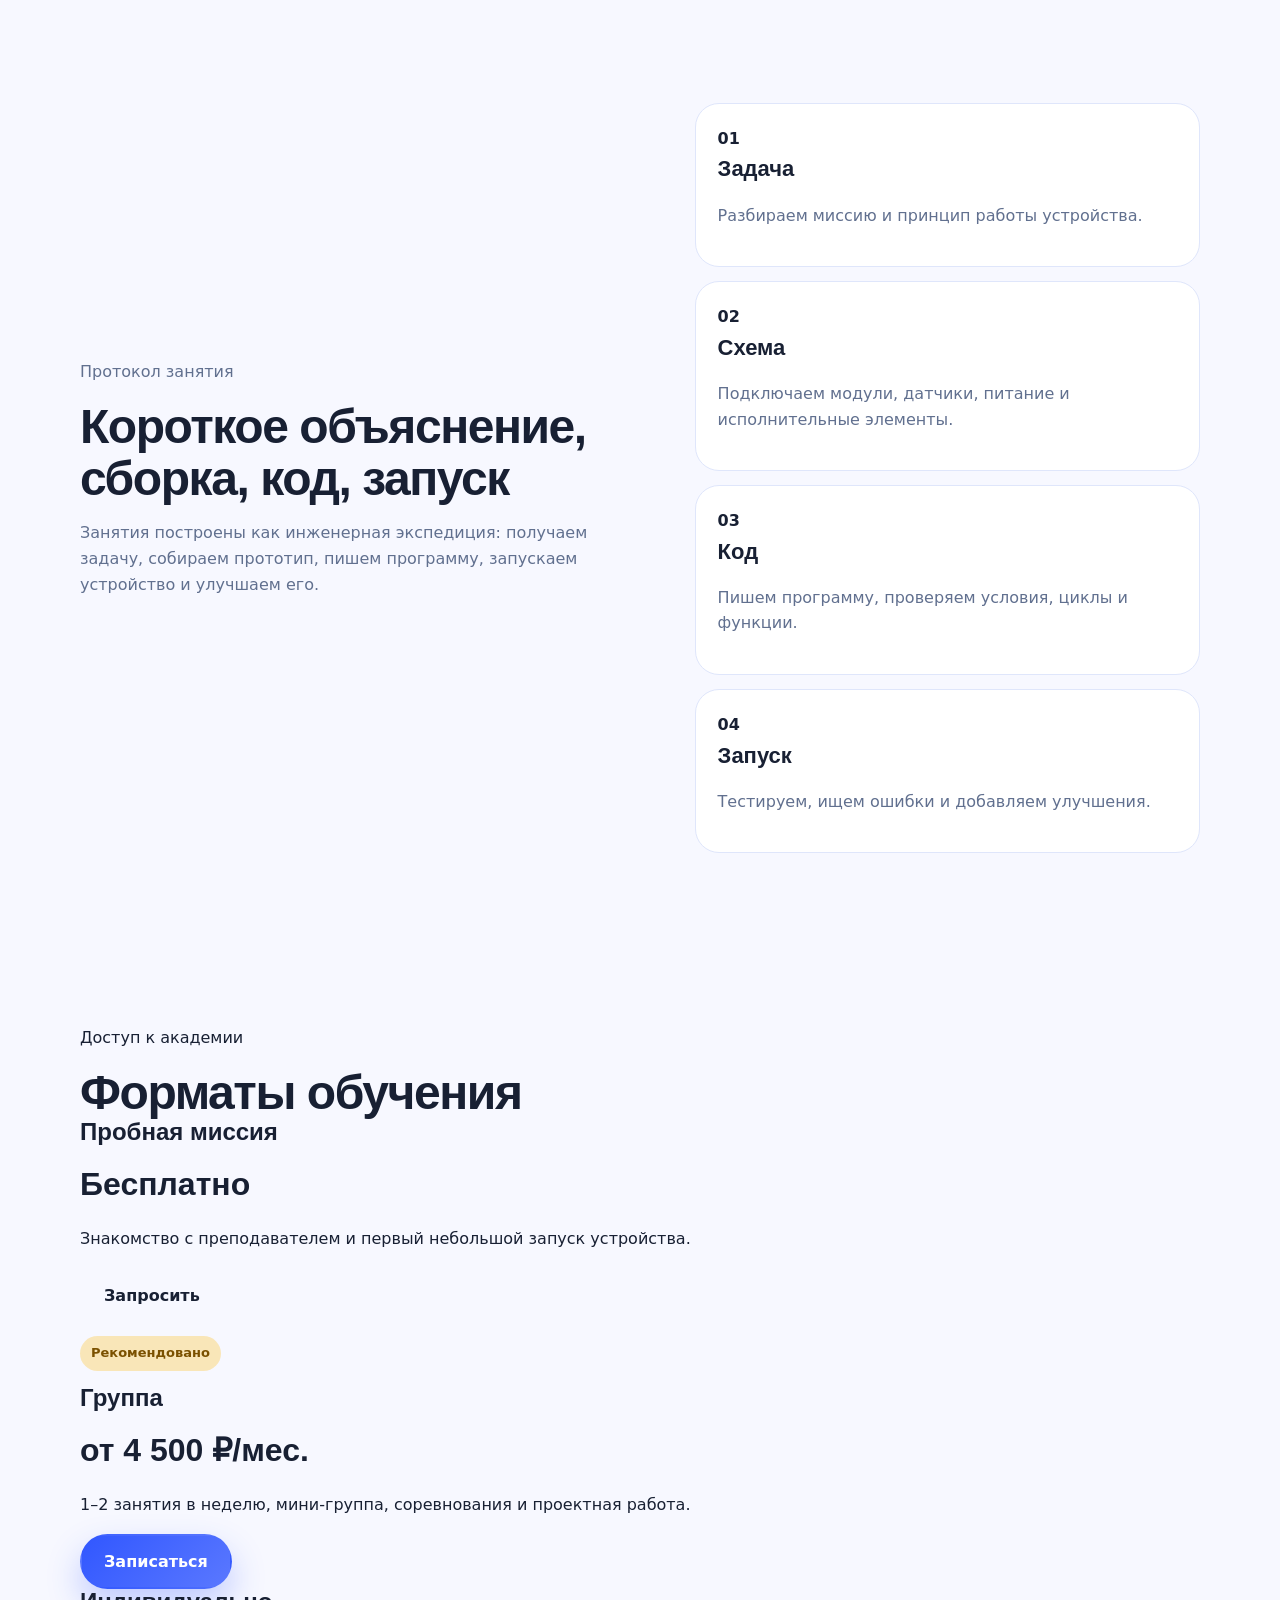
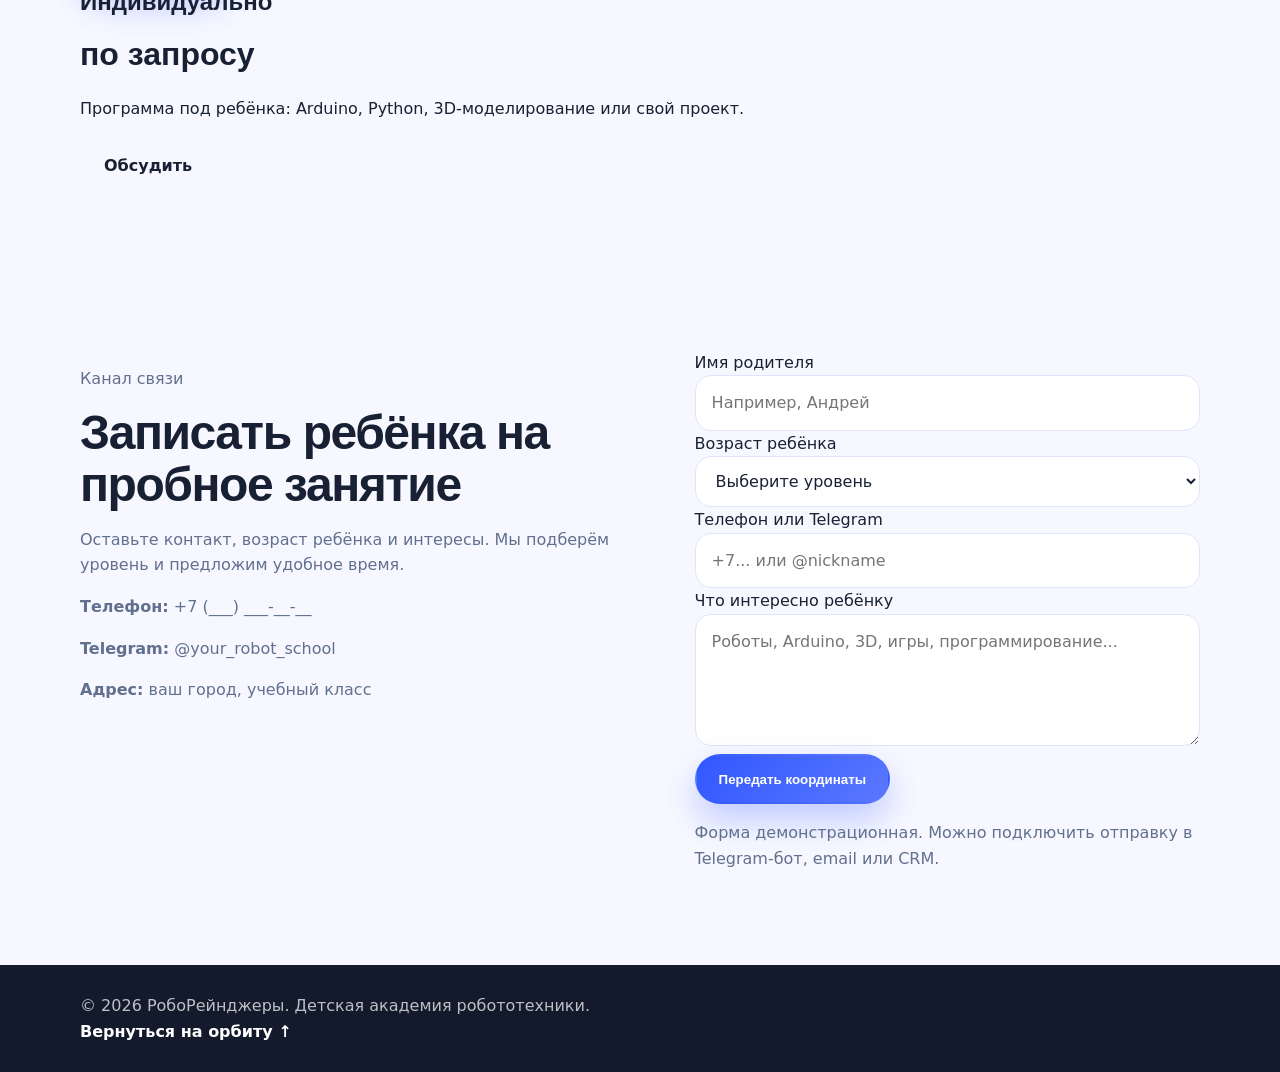
==== commit c5172bd2: "Restyle landing page as cosmic robot academy interface" ====
--- a/index.html
+++ b/index.html
@@ -3,277 +3,117 @@
 <head>
   <meta charset="utf-8">
   <meta name="viewport" content="width=device-width, initial-scale=1">
-  <title>РобоСтарт — робототехника для детей</title>
-  <meta name="description" content="Кружок робототехники для детей 7–15 лет: Arduino, электроника, 3D-моделирование, программирование и инженерные проекты.">
+  <title>РобоРейнджеры — робототехника для детей</title>
+  <meta name="description" content="Кружок робототехники для детей 7–15 лет: Arduino, электроника, программирование и инженерные проекты в космической теме.">
   <link rel="preconnect" href="https://fonts.googleapis.com">
   <link rel="preconnect" href="https://fonts.gstatic.com" crossorigin>
-  <link href="https://fonts.googleapis.com/css2?family=Nunito:wght@500;700;800;900&family=Inter:wght@400;500;600;700&display=swap" rel="stylesheet">
+  <link href="https://fonts.googleapis.com/css2?family=Exo+2:wght@500;700;800;900&family=JetBrains+Mono:wght@400;600;700&display=swap" rel="stylesheet">
   <link rel="stylesheet" href="styles.css">
 </head>
 <body>
-  <header class="site-header">
-    <nav class="nav container">
-      <a class="logo" href="#top" aria-label="РобоСтарт">
-        <span class="logo-mark">⚙</span>
-        <span>РобоСтарт</span>
-      </a>
+  <div class="space-bg" aria-hidden="true"><span></span><span></span><span></span><span></span><i></i></div>
+
+  <header class="top-panel">
+    <nav class="container nav">
+      <a class="logo" href="#top"><b>RR</b><span>РобоРейнджеры</span></a>
       <button class="menu-button" aria-label="Открыть меню" aria-expanded="false">☰</button>
       <div class="nav-links" data-nav>
         <a href="#courses">Курсы</a>
-        <a href="#projects">Проекты</a>
+        <a href="#missions">Миссии</a>
         <a href="#format">Формат</a>
-        <a href="#pricing">Стоимость</a>
-        <a class="nav-cta" href="#signup">Записаться</a>
+        <a href="#prices">Стоимость</a>
+        <a class="nav-action" href="#signup">Записаться</a>
       </div>
     </nav>
   </header>
 
   <main id="top">
-    <section class="hero">
-      <div class="container hero-grid">
-        <div class="hero-content">
-          <p class="eyebrow">Инженерный кружок для детей 7–15 лет</p>
-          <h1>Учимся собирать роботов, программировать и думать как инженеры</h1>
-          <p class="hero-text">
-            На занятиях дети работают с Arduino, датчиками, моторами, 3D‑моделями и реальными проектами:
-            от простого светофора до робота, который объезжает препятствия.
-          </p>
-          <div class="hero-actions">
-            <a class="button primary" href="#signup">Записать ребёнка</a>
-            <a class="button secondary" href="#projects">Посмотреть проекты</a>
-          </div>
-          <div class="hero-stats" aria-label="Преимущества">
-            <div><strong>80%</strong><span>практики</span></div>
-            <div><strong>7–15</strong><span>лет</span></div>
-            <div><strong>1–2</strong><span>занятия в неделю</span></div>
-          </div>
+    <section class="hero container">
+      <div class="hud-window hero-copy">
+        <p class="system-label">Сектор обучения: дети 7–15 лет</p>
+        <h1>Академия юных инженеров, пилотов и создателей роботов</h1>
+        <p class="hero-text">Обучаем робототехнике через космические миссии: собираем устройства, программируем контроллеры, запускаем датчики, моторы и собственные проекты.</p>
+        <div class="hero-buttons">
+          <a class="button primary" href="#signup">Начать миссию</a>
+          <a class="button ghost" href="#missions">Журнал проектов</a>
         </div>
+        <div class="telemetry">
+          <div><strong>80%</strong><span>практики</span></div>
+          <div><strong>3</strong><span>уровня</span></div>
+          <div><strong>∞</strong><span>идей</span></div>
+        </div>
+      </div>
 
-        <div class="hero-card" aria-label="Иллюстрация занятия робототехникой">
-          <div class="robot">
-            <div class="antenna"></div>
-            <div class="robot-head">
-              <span></span><span></span>
-            </div>
-            <div class="robot-body">
-              <div class="screen">1010</div>
-              <div class="buttons"><i></i><i></i><i></i></div>
-            </div>
-            <div class="wheels"><b></b><b></b></div>
-          </div>
-          <div class="floating-card card-a">Arduino</div>
-          <div class="floating-card card-b">3D‑модели</div>
-          <div class="floating-card card-c">Датчики</div>
+      <aside class="cockpit-panel">
+        <div class="panel-title"><span>Навигационный модуль</span><b>ONLINE</b></div>
+        <div class="radar"><div class="radar-sweep"></div><i class="dot d1"></i><i class="dot d2"></i><i class="dot d3"></i></div>
+        <div class="console-lines">
+          <p>&gt; Arduino core: ready</p>
+          <p>&gt; Motors: calibrated</p>
+          <p>&gt; Sensors: scanning</p>
+          <p>&gt; Mission: build robot</p>
         </div>
+      </aside>
+    </section>
+
+    <section class="section container">
+      <div class="section-title"><p class="system-label">Почему это работает</p><h2>Ребёнок не просто слушает — он запускает систему</h2></div>
+      <div class="grid benefits">
+        <article class="hud-card"><span class="card-icon">⚙</span><h3>Инженерное мышление</h3><p>Разбираем задачу, строим схему, ищем ошибку и улучшаем результат.</p></article>
+        <article class="hud-card"><span class="card-icon">🔌</span><h3>Настоящая электроника</h3><p>Arduino, ESP32, датчики, сервоприводы, моторы, дисплеи и питание.</p></article>
+        <article class="hud-card"><span class="card-icon">🚀</span><h3>Игровые миссии</h3><p>Каждая тема оформлена как миссия: разведка, защита базы, автоматика, робот‑помощник.</p></article>
       </div>
     </section>
 
-    <section class="section container">
-      <div class="section-heading">
-        <p class="eyebrow">Почему детям нравится</p>
-        <h2>Каждое занятие заканчивается видимым результатом</h2>
-      </div>
-      <div class="benefits">
-        <article>
-          <span class="icon">🧩</span>
-          <h3>Объясняем простым языком</h3>
-          <p>Сложные темы разбираются через игру, сборку и эксперименты.</p>
-        </article>
-        <article>
-          <span class="icon">🔌</span>
-          <h3>Работаем руками</h3>
-          <p>Паяльник не обязателен: начинаем с макетных плат, проводов и готовых модулей.</p>
-        </article>
-        <article>
-          <span class="icon">🚗</span>
-          <h3>Делаем настоящих роботов</h3>
-          <p>Светофоры, сигнализации, машинки, манипуляторы и автономные устройства.</p>
-        </article>
+    <section class="section mission-zone" id="courses">
+      <div class="container">
+        <div class="section-title"><p class="system-label">Карта обучения</p><h2>Три уровня подготовки рейнджеров</h2></div>
+        <div class="tabs" role="tablist">
+          <button class="tab active" data-tab="cadet" role="tab" aria-selected="true">Кадет 7–9</button>
+          <button class="tab" data-tab="pilot" role="tab" aria-selected="false">Пилот 10–12</button>
+          <button class="tab" data-tab="engineer" role="tab" aria-selected="false">Инженер 13–15</button>
+        </div>
+        <article class="course active" data-course="cadet"><div><p class="course-code">MISSION-01</p><h3>Робототехника через игру</h3><p>Первые схемы, алгоритмы, кнопки, светодиоды, моторы и простая логика.</p><ul><li>Безопасная электроника на макетной плате</li><li>Команды, условия, циклы и первые программы</li><li>Мини‑соревнования и командные задания</li></ul></div><aside>Финал: интерактивная игрушка или простой робот.</aside></article>
+        <article class="course" data-course="pilot"><div><p class="course-code">MISSION-02</p><h3>Arduino и автономные устройства</h3><p>Собираем работающие прототипы, читаем схемы и пишем понятный код.</p><ul><li>Arduino Nano/Uno, датчики расстояния, ИК‑пульты</li><li>Дисплеи, сервоприводы, драйверы моторов</li><li>Отладка: почему устройство не работает и как это найти</li></ul></div><aside>Финал: робот‑машинка, сигнализация или станция датчиков.</aside></article>
+        <article class="course" data-course="engineer"><div><p class="course-code">MISSION-03</p><h3>Проекты, код и 3D‑моделирование</h3><p>Ученик проходит путь от идеи до презентации собственного инженерного проекта.</p><ul><li>C/C++, Python и структура программ</li><li>Проектирование корпуса и подготовка деталей</li><li>Командная разработка, тесты и защита проекта</li></ul></div><aside>Финал: полноценный проект с кодом, схемой и корпусом.</aside></article>
       </div>
     </section>
 
-    <section class="section courses-section" id="courses">
-      <div class="container">
-        <div class="section-heading">
-          <p class="eyebrow">Программа обучения</p>
-          <h2>Курсы по возрасту и уровню</h2>
-        </div>
-
-        <div class="course-tabs" role="tablist" aria-label="Курсы">
-          <button class="tab active" data-tab="junior" role="tab" aria-selected="true">7–9 лет</button>
-          <button class="tab" data-tab="middle" role="tab" aria-selected="false">10–12 лет</button>
-          <button class="tab" data-tab="senior" role="tab" aria-selected="false">13–15 лет</button>
-        </div>
-
-        <div class="course-card active" data-course="junior">
-          <div>
-            <h3>Робототехника через игру</h3>
-            <p>Знакомство с логикой, простыми механизмами, датчиками и алгоритмами.</p>
-            <ul>
-              <li>Первые схемы и безопасная электроника</li>
-              <li>Моторы, кнопки, светодиоды, звук</li>
-              <li>Командные мини‑соревнования</li>
-            </ul>
-          </div>
-          <aside>Итог: ребёнок собирает интерактивную игрушку или простого робота.</aside>
-        </div>
-
-        <div class="course-card" data-course="middle">
-          <div>
-            <h3>Arduino и инженерные проекты</h3>
-            <p>Дети учатся читать схемы, писать код и отлаживать устройства.</p>
-            <ul>
-              <li>Arduino Nano/Uno, датчики расстояния, ИК‑пульты</li>
-              <li>Дисплеи, сервоприводы, моторы, питание</li>
-              <li>Проектирование корпуса и сборка прототипа</li>
-            </ul>
-          </div>
-          <aside>Итог: автономная машинка, таймер, сигнализация или умная станция.</aside>
-        </div>
-
-        <div class="course-card" data-course="senior">
-          <div>
-            <h3>Роботы, код и 3D‑моделирование</h3>
-            <p>Больше самостоятельности: от идеи и чертежа до рабочей демонстрации.</p>
-            <ul>
-              <li>Основы C/C++, Python и логика программ</li>
-              <li>Проектирование деталей и подготовка к изготовлению</li>
-              <li>Командная разработка и презентация проекта</li>
-            </ul>
-          </div>
-          <aside>Итог: защищённый инженерный проект с кодом, схемой и корпусом.</aside>
-        </div>
+    <section class="section container" id="missions">
+      <div class="section-title"><p class="system-label">Журнал миссий</p><h2>Что дети будут собирать</h2></div>
+      <div class="grid projects">
+        <article class="project hud-card"><span>01</span><h3>Космический светофор</h3><p>Светодиоды, кнопка, таймер и логика переключения режимов.</p></article>
+        <article class="project hud-card"><span>02</span><h3>Радар препятствий</h3><p>Ультразвуковой датчик, дисплей и звуковая индикация.</p></article>
+        <article class="project hud-card"><span>03</span><h3>Робот‑разведчик</h3><p>Моторы, драйвер, датчики и алгоритм объезда препятствий.</p></article>
+        <article class="project hud-card"><span>04</span><h3>Автобаза колониста</h3><p>Влажность, освещение, вентиляция и автоматическое управление.</p></article>
       </div>
     </section>
 
-    <section class="section container" id="projects">
-      <div class="section-heading">
-        <p class="eyebrow">Что будем собирать</p>
-        <h2>Примеры проектов</h2>
-      </div>
-      <div class="project-grid">
-        <article class="project-card">
-          <div class="project-emoji">🚦</div>
-          <h3>Умный светофор</h3>
-          <p>Светодиоды, кнопка пешехода, таймер и простая логика состояний.</p>
-        </article>
-        <article class="project-card">
-          <div class="project-emoji">📏</div>
-          <h3>Радар расстояния</h3>
-          <p>Ультразвуковой датчик, дисплей и звуковая индикация.</p>
-        </article>
-        <article class="project-card">
-          <div class="project-emoji">🤖</div>
-          <h3>Робот‑объездчик</h3>
-          <p>Моторы, драйвер, датчик препятствий и алгоритм движения.</p>
-        </article>
-        <article class="project-card">
-          <div class="project-emoji">🌱</div>
-          <h3>Мини‑теплица</h3>
-          <p>Датчики влажности, освещение, вентиляция и автоматический режим.</p>
-        </article>
+    <section class="section mission-zone" id="format">
+      <div class="container format-grid">
+        <div class="hud-window"><p class="system-label">Протокол занятия</p><h2>Короткое объяснение, сборка, код, запуск</h2><p>Занятия построены как инженерная экспедиция: получаем задачу, собираем прототип, пишем программу, запускаем устройство и улучшаем его.</p></div>
+        <div class="steps"><div><b>01</b><strong>Задача</strong><p>Разбираем миссию и принцип работы устройства.</p></div><div><b>02</b><strong>Схема</strong><p>Подключаем модули, датчики, питание и исполнительные элементы.</p></div><div><b>03</b><strong>Код</strong><p>Пишем программу, проверяем условия, циклы и функции.</p></div><div><b>04</b><strong>Запуск</strong><p>Тестируем, ищем ошибки и добавляем улучшения.</p></div></div>
       </div>
     </section>
 
-    <section class="section format-section" id="format">
-      <div class="container format-grid">
-        <div>
-          <p class="eyebrow">Как проходят занятия</p>
-          <h2>Меньше лекций — больше сборки</h2>
-          <p>
-            Каждая тема проходит по схеме: короткое объяснение → сборка → программирование →
-            проверка → улучшение проекта. Дети видят ошибки, исправляют их и понимают,
-            как работает устройство.
-          </p>
-        </div>
-        <div class="steps">
-          <div><span>01</span><strong>Идея</strong><p>Разбираем задачу и показываем пример.</p></div>
-          <div><span>02</span><strong>Сборка</strong><p>Подключаем модули, датчики и питание.</p></div>
-          <div><span>03</span><strong>Код</strong><p>Пишем программу и учимся отладке.</p></div>
-          <div><span>04</span><strong>Демо</strong><p>Проверяем, улучшаем и показываем результат.</p></div>
-        </div>
+    <section class="section container" id="prices">
+      <div class="section-title"><p class="system-label">Доступ к академии</p><h2>Форматы обучения</h2></div>
+      <div class="grid prices">
+        <article class="price-card hud-card"><h3>Пробная миссия</h3><p class="price">Бесплатно</p><p>Знакомство с преподавателем и первый небольшой запуск устройства.</p><a class="button ghost" href="#signup">Запросить</a></article>
+        <article class="price-card hud-card featured"><p class="badge">Рекомендовано</p><h3>Группа</h3><p class="price">от 4 500 ₽/мес.</p><p>1–2 занятия в неделю, мини‑группа, соревнования и проектная работа.</p><a class="button primary" href="#signup">Записаться</a></article>
+        <article class="price-card hud-card"><h3>Индивидуально</h3><p class="price">по запросу</p><p>Программа под ребёнка: Arduino, Python, 3D‑моделирование или свой проект.</p><a class="button ghost" href="#signup">Обсудить</a></article>
       </div>
     </section>
 
-    <section class="section container" id="pricing">
-      <div class="section-heading">
-        <p class="eyebrow">Форматы</p>
-        <h2>Выберите удобный вариант</h2>
-      </div>
-      <div class="pricing">
-        <article>
-          <h3>Пробное занятие</h3>
-          <p class="price">Бесплатно</p>
-          <p>45–60 минут, знакомство с преподавателем и первым проектом.</p>
-          <a class="button secondary" href="#signup">Оставить заявку</a>
-        </article>
-        <article class="featured">
-          <span class="badge">Популярно</span>
-          <h3>Группа</h3>
-          <p class="price">от 4 500 ₽/мес.</p>
-          <p>1–2 занятия в неделю, мини‑группа, общие соревнования и проекты.</p>
-          <a class="button primary" href="#signup">Записаться</a>
-        </article>
-        <article>
-          <h3>Индивидуально</h3>
-          <p class="price">по запросу</p>
-          <p>Темп и программа под ребёнка: Arduino, 3D, Python или проект.</p>
-          <a class="button secondary" href="#signup">Обсудить</a>
-        </article>
-      </div>
-    </section>
-
-    <section class="section signup-section" id="signup">
+    <section class="section signup-zone" id="signup">
       <div class="container signup-grid">
-        <div>
-          <p class="eyebrow">Запись</p>
-          <h2>Оставьте заявку на пробное занятие</h2>
-          <p>
-            Мы свяжемся, уточним возраст ребёнка, уровень подготовки и предложим подходящую группу.
-          </p>
-          <div class="contact-box">
-            <p><strong>Телефон:</strong> +7 (___) ___‑__‑__</p>
-            <p><strong>Адрес:</strong> ваш город, улица, кабинет</p>
-            <p><strong>Telegram:</strong> @your_robot_school</p>
-          </div>
-        </div>
-
-        <form class="signup-form" data-form>
-          <label>
-            Имя родителя
-            <input type="text" name="parent" placeholder="Например, Андрей" required>
-          </label>
-          <label>
-            Возраст ребёнка
-            <select name="age" required>
-              <option value="">Выберите возраст</option>
-              <option>7–9 лет</option>
-              <option>10–12 лет</option>
-              <option>13–15 лет</option>
-            </select>
-          </label>
-          <label>
-            Телефон или Telegram
-            <input type="text" name="contact" placeholder="+7... или @nickname" required>
-          </label>
-          <label>
-            Комментарий
-            <textarea name="message" rows="4" placeholder="Что ребёнку интересно: роботы, Arduino, 3D, программирование..."></textarea>
-          </label>
-          <button class="button primary" type="submit">Отправить заявку</button>
-          <p class="form-note" data-form-note>Форма демонстрационная. Для реального сайта подключите Telegram‑бот, почту или CRM.</p>
-        </form>
+        <div class="hud-window"><p class="system-label">Канал связи</p><h2>Записать ребёнка на пробное занятие</h2><p>Оставьте контакт, возраст ребёнка и интересы. Мы подберём уровень и предложим удобное время.</p><div class="contact-list"><p><b>Телефон:</b> +7 (___) ___‑__‑__</p><p><b>Telegram:</b> @your_robot_school</p><p><b>Адрес:</b> ваш город, учебный класс</p></div></div>
+        <form class="hud-form" data-form><label>Имя родителя<input type="text" name="parent" placeholder="Например, Андрей" required></label><label>Возраст ребёнка<select name="age" required><option value="">Выберите уровень</option><option>Кадет 7–9 лет</option><option>Пилот 10–12 лет</option><option>Инженер 13–15 лет</option></select></label><label>Телефон или Telegram<input type="text" name="contact" placeholder="+7... или @nickname" required></label><label>Что интересно ребёнку<textarea name="message" rows="4" placeholder="Роботы, Arduino, 3D, игры, программирование..."></textarea></label><button class="button primary" type="submit">Передать координаты</button><p class="form-status" data-form-note>Форма демонстрационная. Можно подключить отправку в Telegram‑бот, email или CRM.</p></form>
       </div>
     </section>
   </main>
 
-  <footer class="footer">
-    <div class="container footer-grid">
-      <p>© 2026 РобоСтарт. Обучение робототехнике для детей.</p>
-      <a href="#top">Наверх ↑</a>
-    </div>
-  </footer>
-
+  <footer class="footer"><div class="container footer-inner"><p>© 2026 РобоРейнджеры. Детская академия робототехники.</p><a href="#top">Вернуться на орбиту ↑</a></div></footer>
   <script src="script.js"></script>
 </body>
 </html>
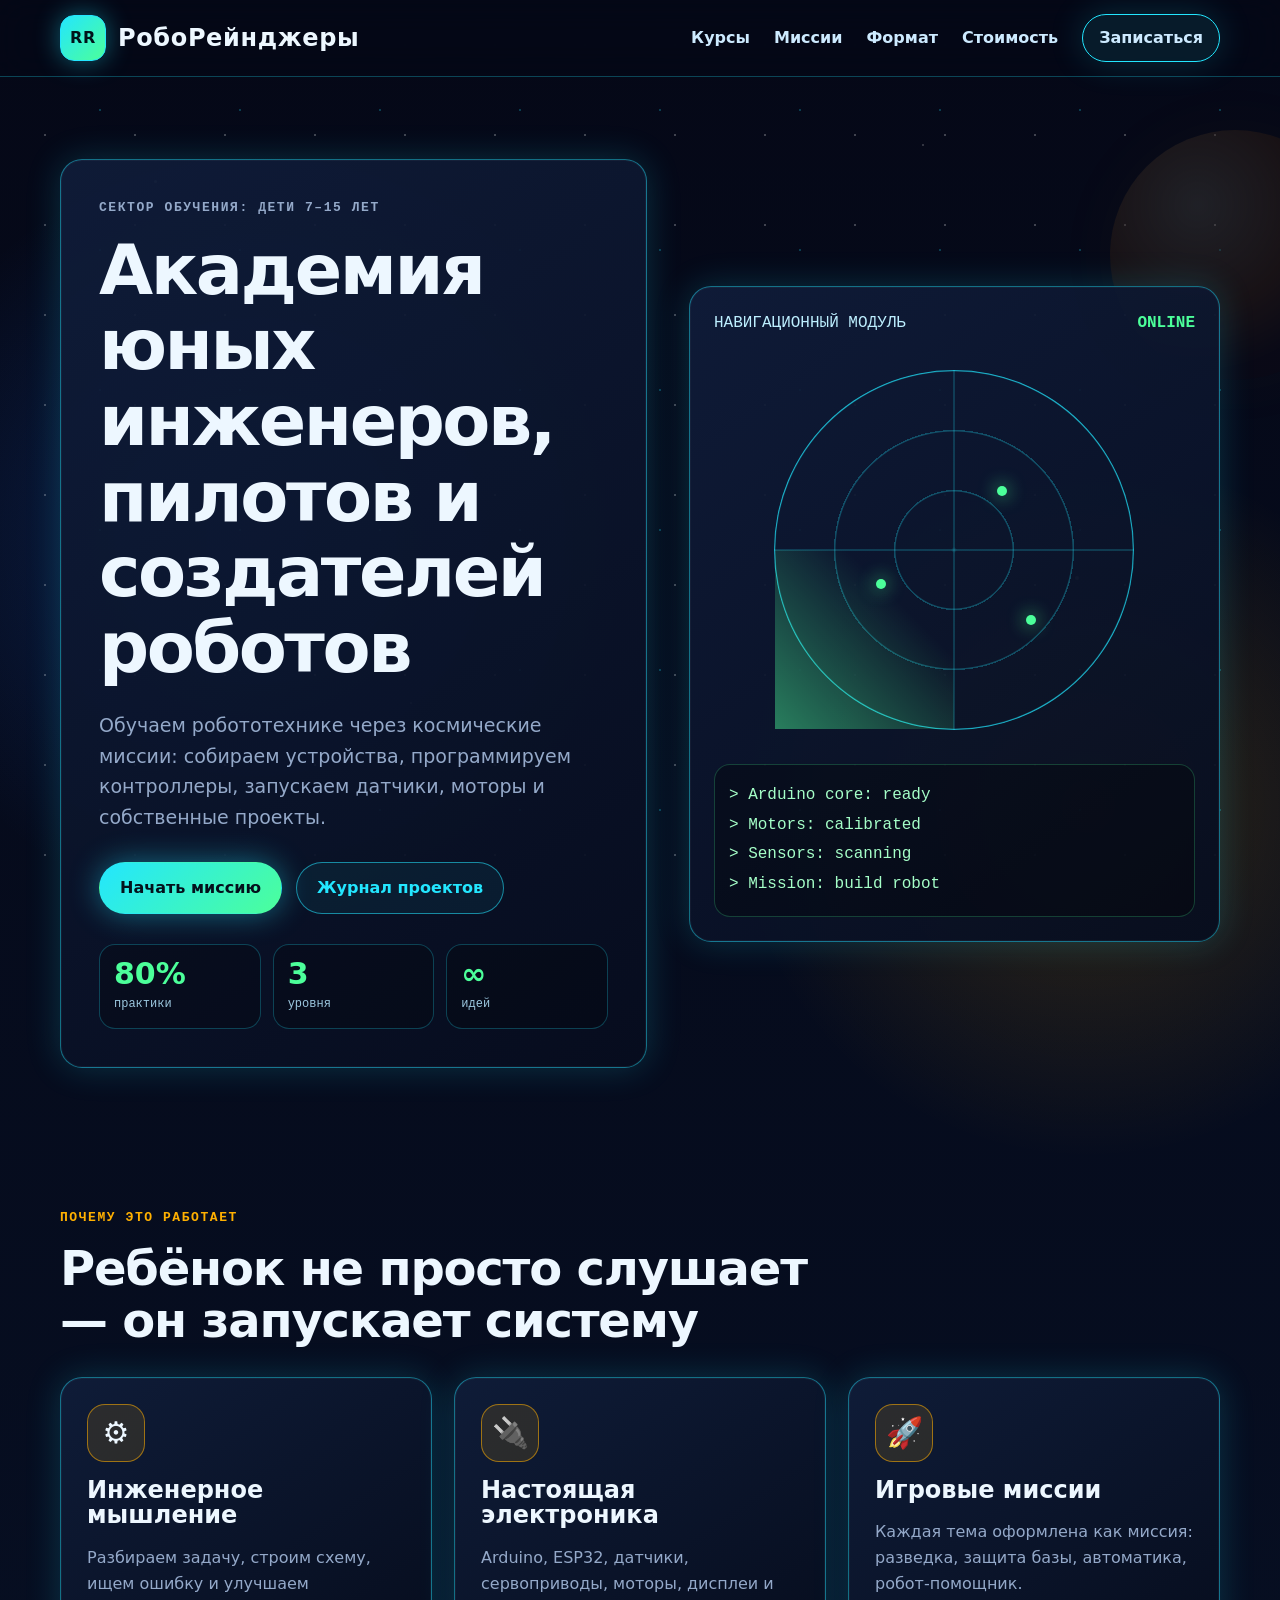
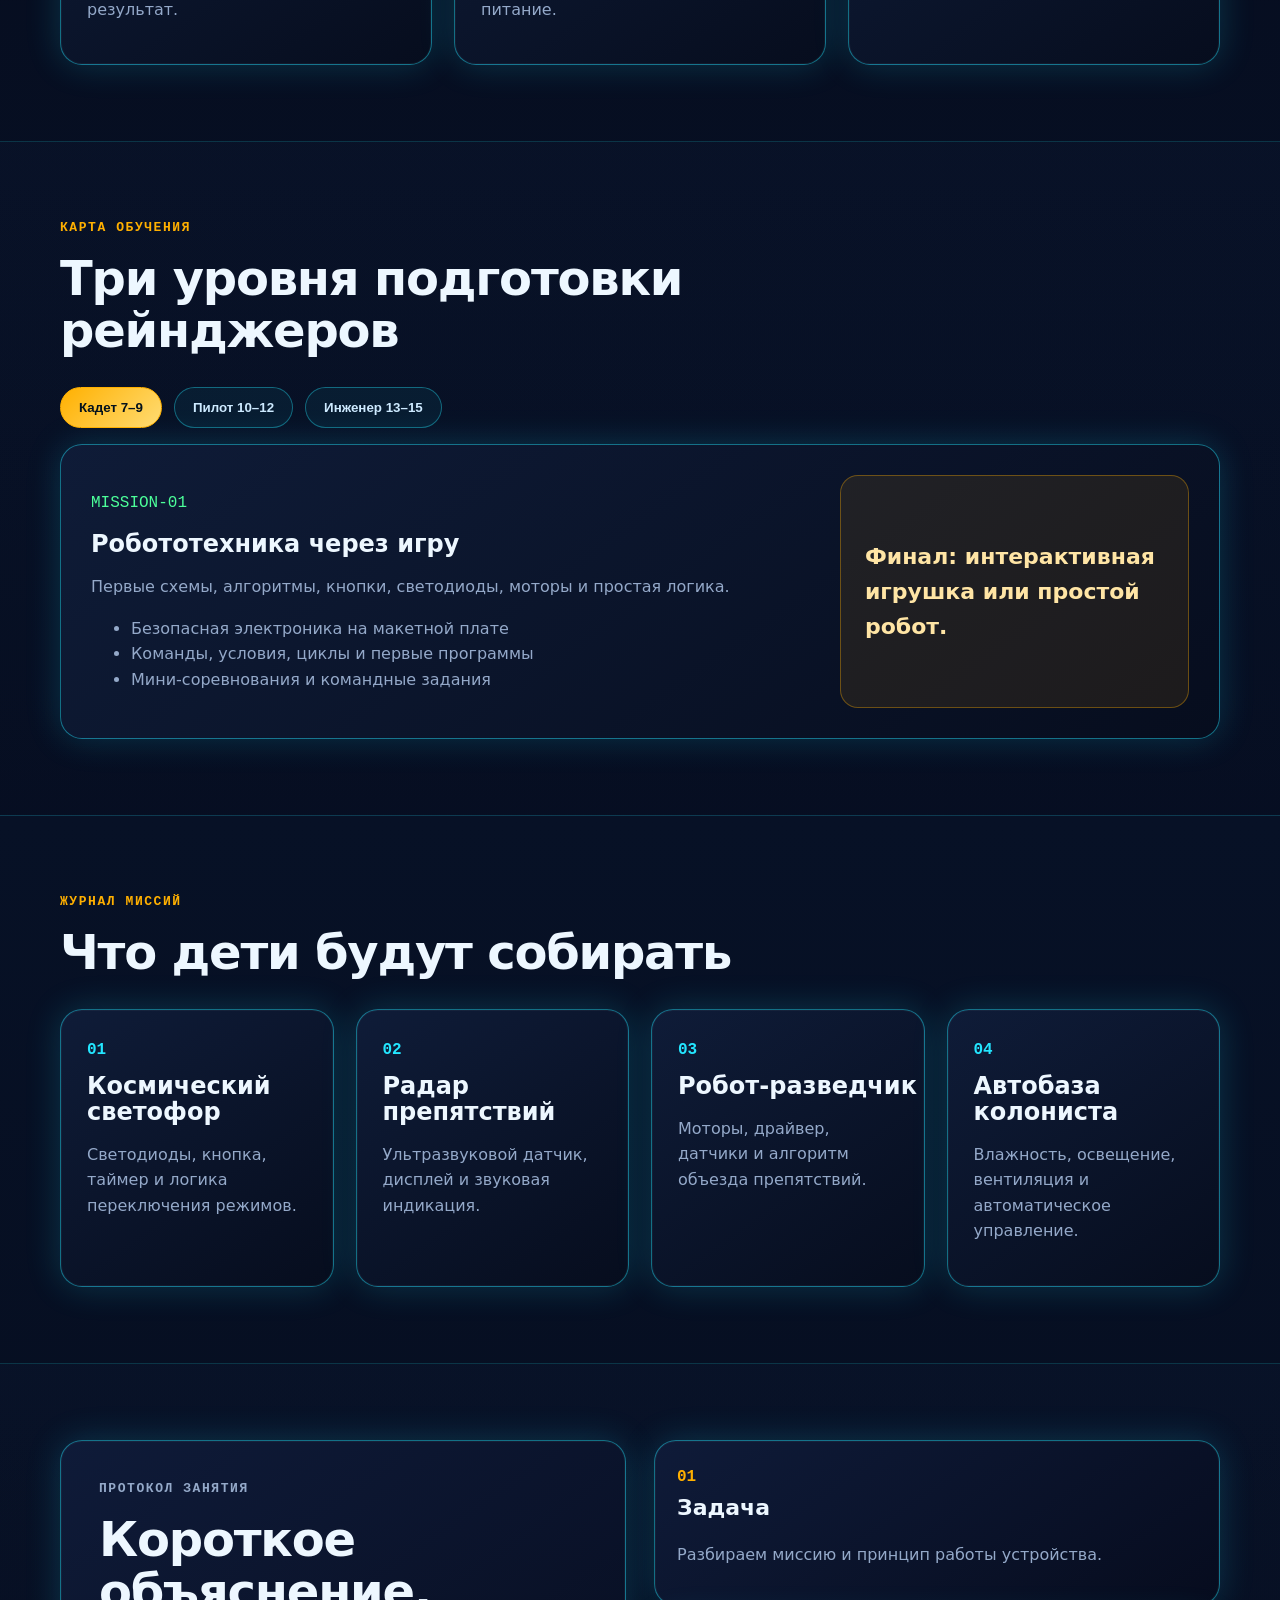
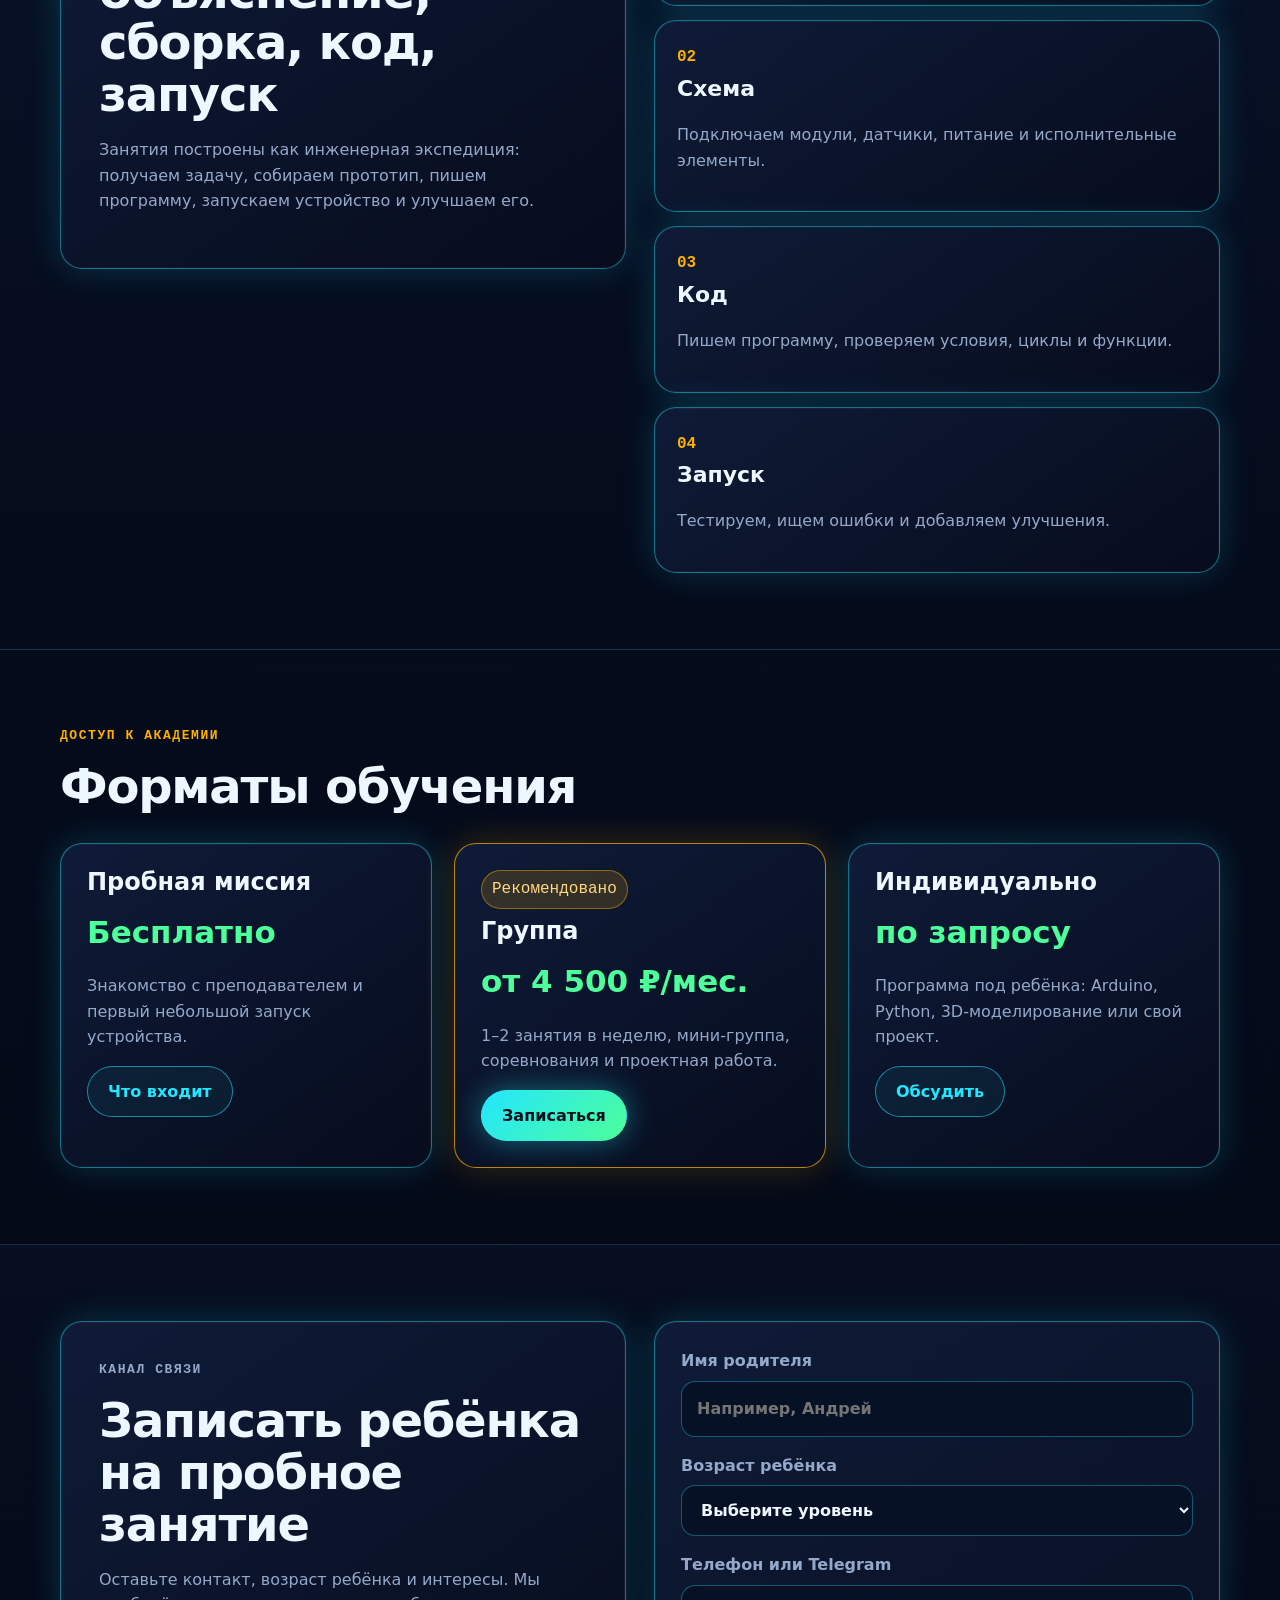
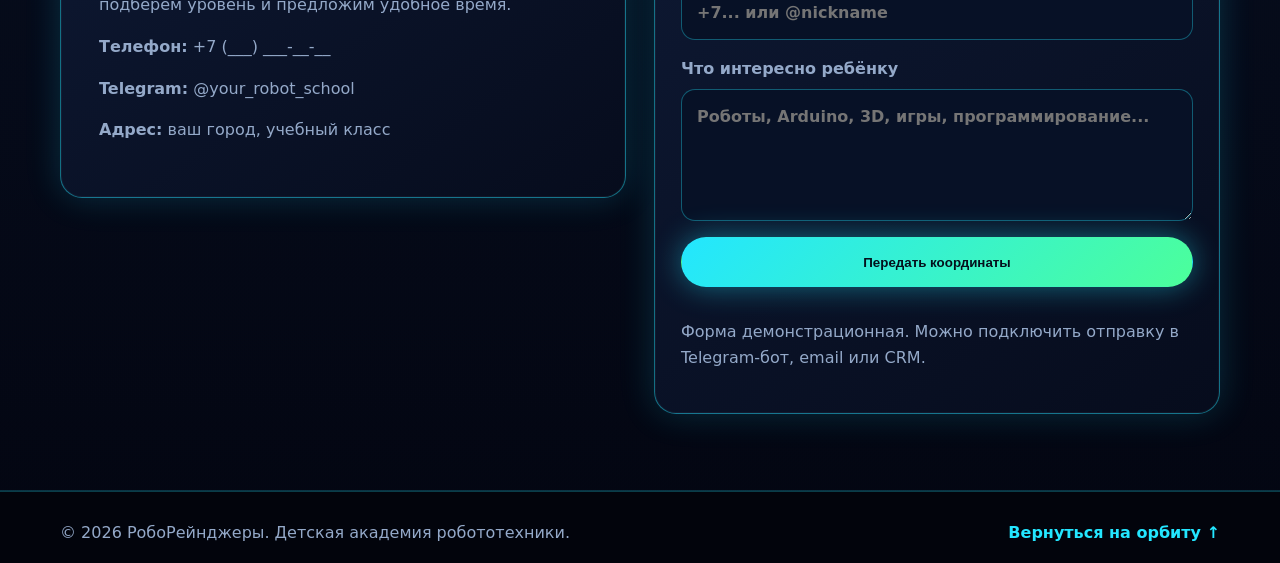
==== commit b9acd787: "Set trial mission card link directly" ====
--- a/index.html
+++ b/index.html
@@ -99,7 +99,7 @@
     <section class="section container" id="prices">
       <div class="section-title"><p class="system-label">Доступ к академии</p><h2>Форматы обучения</h2></div>
       <div class="grid prices">
-        <article class="price-card hud-card"><h3>Пробная миссия</h3><p class="price">Бесплатно</p><p>Знакомство с преподавателем и первый небольшой запуск устройства.</p><a class="button ghost" href="#signup">Запросить</a></article>
+        <article class="price-card hud-card"><h3>Пробная миссия</h3><p class="price">Бесплатно</p><p>Знакомство с преподавателем и первый небольшой запуск устройства.</p><a class="button ghost" href="trial-mission.html">Что входит</a></article>
         <article class="price-card hud-card featured"><p class="badge">Рекомендовано</p><h3>Группа</h3><p class="price">от 4 500 ₽/мес.</p><p>1–2 занятия в неделю, мини‑группа, соревнования и проектная работа.</p><a class="button primary" href="#signup">Записаться</a></article>
         <article class="price-card hud-card"><h3>Индивидуально</h3><p class="price">по запросу</p><p>Программа под ребёнка: Arduino, Python, 3D‑моделирование или свой проект.</p><a class="button ghost" href="#signup">Обсудить</a></article>
       </div>
--- a/styles.css
+++ b/styles.css
@@ -1,732 +1,9 @@
-:root {
-  --bg: #f7f8ff;
-  --surface: #ffffff;
-  --surface-2: #eef3ff;
-  --text: #182033;
-  --muted: #61708f;
-  --primary: #3157ff;
-  --primary-dark: #1d38b6;
-  --accent: #ffb703;
-  --accent-2: #20c997;
-  --border: #dfe6fb;
-  --shadow: 0 24px 60px rgba(27, 45, 92, 0.14);
-  --radius: 28px;
+:root{
+  --bg:#050817;--panel:#0b1328;--panel2:#101d3a;--line:#23e6ff;--line2:#ffb000;--green:#4cff9a;--text:#edf7ff;--muted:#94a9c9;--danger:#ff4e7a;--shadow:0 0 35px rgba(35,230,255,.18);--radius:22px
 }
-
-* {
-  box-sizing: border-box;
-}
-
-html {
-  scroll-behavior: smooth;
-}
-
-body {
-  margin: 0;
-  background:
-    radial-gradient(circle at top left, rgba(49, 87, 255, 0.14), transparent 32rem),
-    radial-gradient(circle at top right, rgba(255, 183, 3, 0.18), transparent 26rem),
-    var(--bg);
-  color: var(--text);
-  font-family: Inter, system-ui, -apple-system, BlinkMacSystemFont, "Segoe UI", sans-serif;
-  line-height: 1.6;
-}
-
-a {
-  color: inherit;
-  text-decoration: none;
-}
-
-.container {
-  width: min(1120px, calc(100% - 40px));
-  margin: 0 auto;
-}
-
-.site-header {
-  position: sticky;
-  top: 0;
-  z-index: 20;
-  backdrop-filter: blur(14px);
-  background: rgba(247, 248, 255, 0.82);
-  border-bottom: 1px solid rgba(223, 230, 251, 0.8);
-}
-
-.nav {
-  height: 76px;
-  display: flex;
-  align-items: center;
-  justify-content: space-between;
-}
-
-.logo {
-  display: inline-flex;
-  align-items: center;
-  gap: 10px;
-  font-family: Nunito, sans-serif;
-  font-weight: 900;
-  font-size: 24px;
-}
-
-.logo-mark {
-  width: 42px;
-  height: 42px;
-  display: grid;
-  place-items: center;
-  border-radius: 14px;
-  color: #fff;
-  background: linear-gradient(135deg, var(--primary), var(--accent-2));
-  box-shadow: 0 12px 26px rgba(49, 87, 255, 0.25);
-}
-
-.nav-links {
-  display: flex;
-  align-items: center;
-  gap: 26px;
-  font-weight: 700;
-  color: #33405d;
-}
-
-.nav-links a {
-  transition: color .2s ease, transform .2s ease;
-}
-
-.nav-links a:hover {
-  color: var(--primary);
-  transform: translateY(-1px);
-}
-
-.nav-cta {
-  padding: 10px 16px;
-  color: #fff !important;
-  background: var(--primary);
-  border-radius: 999px;
-}
-
-.menu-button {
-  display: none;
-  border: 0;
-  background: var(--surface);
-  border-radius: 12px;
-  padding: 8px 12px;
-  font-size: 22px;
-  box-shadow: 0 8px 24px rgba(27, 45, 92, 0.12);
-}
-
-.hero {
-  padding: 86px 0 72px;
-}
-
-.hero-grid,
-.signup-grid,
-.format-grid {
-  display: grid;
-  grid-template-columns: 1.05fr .95fr;
-  align-items: center;
-  gap: 56px;
-}
-
-.eyebrow {
-  display: inline-flex;
-  align-items: center;
-  gap: 8px;
-  margin: 0 0 14px;
-  color: var(--primary);
-  font-weight: 900;
-  letter-spacing: .04em;
-  text-transform: uppercase;
-  font-size: 13px;
-}
-
-.eyebrow::before {
-  content: "";
-  width: 24px;
-  height: 4px;
-  border-radius: 999px;
-  background: var(--accent);
-}
-
-h1,
-h2,
-h3 {
-  font-family: Nunito, sans-serif;
-  line-height: 1.08;
-  margin: 0;
-}
-
-h1 {
-  font-size: clamp(42px, 6vw, 72px);
-  font-weight: 900;
-  letter-spacing: -.04em;
-}
-
-h2 {
-  font-size: clamp(32px, 4vw, 48px);
-  font-weight: 900;
-  letter-spacing: -.03em;
-}
-
-h3 {
-  font-size: 24px;
-  font-weight: 900;
-}
-
-.hero-text {
-  margin: 24px 0 0;
-  max-width: 640px;
-  font-size: 19px;
-  color: var(--muted);
-}
-
-.hero-actions {
-  display: flex;
-  flex-wrap: wrap;
-  gap: 14px;
-  margin: 34px 0;
-}
-
-.button {
-  display: inline-flex;
-  align-items: center;
-  justify-content: center;
-  min-height: 50px;
-  padding: 13px 22px;
-  border-radius: 999px;
-  border: 2px solid transparent;
-  font-weight: 900;
-  cursor: pointer;
-  transition: transform .2s ease, box-shadow .2s ease, background .2s ease;
-}
-
-.button:hover {
-  transform: translateY(-2px);
-}
-
-.button.primary {
-  color: #fff;
-  background: linear-gradient(135deg, var(--primary), #5a78ff);
-  box-shadow: 0 16px 34px rgba(49, 87, 255, 0.28);
-}
-
-.button.secondary {
-  color: var(--primary);
-  border-color: rgba(49, 87, 255, 0.18);
-  background: #fff;
-}
-
-.hero-stats {
-  display: flex;
-  flex-wrap: wrap;
-  gap: 16px;
-}
-
-.hero-stats div {
-  min-width: 132px;
-  padding: 16px 18px;
-  background: rgba(255, 255, 255, 0.74);
-  border: 1px solid rgba(223, 230, 251, 0.85);
-  border-radius: 22px;
-}
-
-.hero-stats strong {
-  display: block;
-  font-family: Nunito, sans-serif;
-  font-size: 30px;
-  line-height: 1;
-}
-
-.hero-stats span {
-  color: var(--muted);
-  font-size: 14px;
-  font-weight: 700;
-}
-
-.hero-card {
-  position: relative;
-  min-height: 520px;
-  display: grid;
-  place-items: center;
-  background:
-    linear-gradient(145deg, rgba(255,255,255,0.9), rgba(238,243,255,0.76)),
-    repeating-linear-gradient(90deg, transparent 0 38px, rgba(49,87,255,.04) 38px 40px),
-    repeating-linear-gradient(0deg, transparent 0 38px, rgba(49,87,255,.04) 38px 40px);
-  border: 1px solid rgba(223, 230, 251, 0.9);
-  border-radius: 42px;
-  box-shadow: var(--shadow);
-  overflow: hidden;
-}
-
-.hero-card::after {
-  content: "";
-  position: absolute;
-  inset: auto -80px -120px auto;
-  width: 260px;
-  height: 260px;
-  background: var(--accent);
-  border-radius: 50%;
-  opacity: .32;
-}
-
-.robot {
-  position: relative;
-  z-index: 1;
-  width: 230px;
-  text-align: center;
-  animation: float 4s ease-in-out infinite;
-}
-
-@keyframes float {
-  0%, 100% { transform: translateY(0); }
-  50% { transform: translateY(-14px); }
-}
-
-.antenna {
-  width: 8px;
-  height: 54px;
-  margin: 0 auto -2px;
-  border-radius: 999px;
-  background: var(--primary);
-  position: relative;
-}
-
-.antenna::before {
-  content: "";
-  position: absolute;
-  top: -17px;
-  left: 50%;
-  width: 24px;
-  height: 24px;
-  transform: translateX(-50%);
-  border-radius: 50%;
-  background: var(--accent);
-}
-
-.robot-head {
-  width: 185px;
-  height: 120px;
-  margin: 0 auto;
-  display: flex;
-  align-items: center;
-  justify-content: center;
-  gap: 34px;
-  border-radius: 36px 36px 24px 24px;
-  background: linear-gradient(135deg, var(--primary), #8297ff);
-  box-shadow: inset 0 -12px rgba(0,0,0,.08);
-}
-
-.robot-head span {
-  width: 34px;
-  height: 34px;
-  border-radius: 50%;
-  background: #fff;
-  box-shadow: inset 0 0 0 10px #1f2a45;
-}
-
-.robot-body {
-  width: 230px;
-  height: 170px;
-  margin-top: 14px;
-  padding: 28px;
-  border-radius: 30px;
-  background: linear-gradient(135deg, #263453, #121a2c);
-  box-shadow: 0 28px 52px rgba(18, 26, 44, .24);
-}
-
-.screen {
-  height: 54px;
-  display: grid;
-  place-items: center;
-  border-radius: 14px;
-  color: #072013;
-  background: #8ff7b1;
-  font-family: monospace;
-  font-size: 26px;
-  font-weight: 800;
-}
-
-.buttons {
-  display: flex;
-  justify-content: center;
-  gap: 12px;
-  margin-top: 24px;
-}
-
-.buttons i {
-  width: 22px;
-  height: 22px;
-  border-radius: 50%;
-  background: var(--accent);
-}
-
-.buttons i:nth-child(2) {
-  background: #ff5c7a;
-}
-
-.buttons i:nth-child(3) {
-  background: var(--accent-2);
-}
-
-.wheels {
-  display: flex;
-  justify-content: space-between;
-  width: 185px;
-  margin: 12px auto 0;
-}
-
-.wheels b {
-  width: 64px;
-  height: 34px;
-  border-radius: 0 0 999px 999px;
-  background: #121a2c;
-}
-
-.floating-card {
-  position: absolute;
-  z-index: 2;
-  padding: 12px 16px;
-  border-radius: 18px;
-  background: #fff;
-  border: 1px solid rgba(223, 230, 251, 0.92);
-  box-shadow: 0 18px 42px rgba(27, 45, 92, 0.14);
-  font-weight: 900;
-}
-
-.card-a { left: 42px; top: 84px; transform: rotate(-7deg); }
-.card-b { right: 32px; top: 150px; transform: rotate(8deg); }
-.card-c { left: 72px; bottom: 90px; transform: rotate(5deg); }
-
-.section {
-  padding: 78px 0;
-}
-
-.section-heading {
-  max-width: 760px;
-  margin-bottom: 34px;
-}
-
-.benefits,
-.project-grid,
-.pricing {
-  display: grid;
-  grid-template-columns: repeat(3, 1fr);
-  gap: 22px;
-}
-
-.benefits article,
-.project-card,
-.pricing article,
-.signup-form,
-.contact-box {
-  background: rgba(255, 255, 255, 0.88);
-  border: 1px solid var(--border);
-  border-radius: var(--radius);
-  box-shadow: 0 16px 40px rgba(27, 45, 92, 0.08);
-}
-
-.benefits article,
-.project-card,
-.pricing article {
-  padding: 28px;
-}
-
-.benefits p,
-.project-card p,
-.pricing p,
-.format-grid p,
-.signup-grid p {
-  color: var(--muted);
-}
-
-.icon,
-.project-emoji {
-  display: inline-grid;
-  place-items: center;
-  width: 58px;
-  height: 58px;
-  margin-bottom: 18px;
-  border-radius: 20px;
-  background: var(--surface-2);
-  font-size: 30px;
-}
-
-.courses-section,
-.format-section,
-.signup-section {
-  background: rgba(255, 255, 255, 0.45);
-  border-top: 1px solid rgba(223, 230, 251, 0.8);
-  border-bottom: 1px solid rgba(223, 230, 251, 0.8);
-}
-
-.course-tabs {
-  display: flex;
-  flex-wrap: wrap;
-  gap: 12px;
-  margin-bottom: 18px;
-}
-
-.tab {
-  padding: 12px 18px;
-  border-radius: 999px;
-  border: 1px solid var(--border);
-  background: #fff;
-  color: var(--muted);
-  font-weight: 900;
-  cursor: pointer;
-}
-
-.tab.active {
-  color: #fff;
-  background: var(--primary);
-  border-color: var(--primary);
-}
-
-.course-card {
-  display: none;
-  grid-template-columns: 1.3fr .7fr;
-  gap: 32px;
-  padding: 34px;
-  border-radius: 34px;
-  background: #fff;
-  border: 1px solid var(--border);
-  box-shadow: var(--shadow);
-}
-
-.course-card.active {
-  display: grid;
-}
-
-.course-card ul {
-  padding-left: 20px;
-  color: #364360;
-  font-weight: 600;
-}
-
-.course-card aside {
-  align-self: stretch;
-  display: grid;
-  place-items: center;
-  padding: 24px;
-  border-radius: 26px;
-  background: linear-gradient(135deg, rgba(49,87,255,.1), rgba(32,201,151,.12));
-  color: var(--primary-dark);
-  font-family: Nunito, sans-serif;
-  font-size: 24px;
-  font-weight: 900;
-}
-
-.project-grid {
-  grid-template-columns: repeat(4, 1fr);
-}
-
-.steps {
-  display: grid;
-  gap: 14px;
-}
-
-.steps div {
-  padding: 22px;
-  border-radius: 24px;
-  background: #fff;
-  border: 1px solid var(--border);
-}
-
-.steps span {
-  display: inline-block;
-  margin-bottom: 8px;
-  color: var(--primary);
-  font-weight: 900;
-}
-
-.steps strong {
-  display: block;
-  font-family: Nunito, sans-serif;
-  font-size: 22px;
-}
-
-.pricing article {
-  position: relative;
-}
-
-.pricing .featured {
-  transform: translateY(-12px);
-  border-color: rgba(49, 87, 255, .32);
-  box-shadow: var(--shadow);
-}
-
-.badge {
-  display: inline-flex;
-  padding: 7px 11px;
-  margin-bottom: 14px;
-  border-radius: 999px;
-  color: #7b5100;
-  background: rgba(255, 183, 3, .28);
-  font-weight: 900;
-  font-size: 13px;
-}
-
-.price {
-  margin: 14px 0;
-  color: var(--text) !important;
-  font-family: Nunito, sans-serif;
-  font-size: 32px;
-  font-weight: 900;
-}
-
-.signup-grid {
-  align-items: start;
-}
-
-.contact-box {
-  padding: 22px;
-  margin-top: 26px;
-}
-
-.contact-box p {
-  margin: 8px 0;
-}
-
-.signup-form {
-  display: grid;
-  gap: 16px;
-  padding: 28px;
-}
-
-.signup-form label {
-  display: grid;
-  gap: 8px;
-  color: #33405d;
-  font-weight: 800;
-}
-
-input,
-select,
-textarea {
-  width: 100%;
-  padding: 14px 16px;
-  border: 1px solid var(--border);
-  border-radius: 16px;
-  background: #fff;
-  font: inherit;
-  color: var(--text);
-  outline: none;
-}
-
-input:focus,
-select:focus,
-textarea:focus {
-  border-color: var(--primary);
-  box-shadow: 0 0 0 4px rgba(49, 87, 255, .1);
-}
-
-.form-note {
-  margin: 0;
-  font-size: 14px;
-}
-
-.footer {
-  padding: 28px 0;
-  color: #fff;
-  background: #121a2c;
-}
-
-.footer-grid {
-  display: flex;
-  align-items: center;
-  justify-content: space-between;
-  gap: 16px;
-}
-
-.footer p {
-  margin: 0;
-  color: rgba(255,255,255,.72);
-}
-
-.footer a {
-  color: #fff;
-  font-weight: 900;
-}
-
-@media (max-width: 900px) {
-  .menu-button {
-    display: inline-block;
-  }
-
-  .nav-links {
-    position: absolute;
-    top: 76px;
-    left: 20px;
-    right: 20px;
-    display: none;
-    flex-direction: column;
-    align-items: stretch;
-    gap: 0;
-    padding: 14px;
-    border: 1px solid var(--border);
-    border-radius: 24px;
-    background: #fff;
-    box-shadow: var(--shadow);
-  }
-
-  .nav-links.open {
-    display: flex;
-  }
-
-  .nav-links a {
-    padding: 14px;
-    border-radius: 14px;
-  }
-
-  .hero-grid,
-  .signup-grid,
-  .format-grid,
-  .course-card {
-    grid-template-columns: 1fr;
-  }
-
-  .hero {
-    padding-top: 48px;
-  }
-
-  .hero-card {
-    min-height: 430px;
-  }
-
-  .benefits,
-  .pricing {
-    grid-template-columns: 1fr;
-  }
-
-  .project-grid {
-    grid-template-columns: repeat(2, 1fr);
-  }
-
-  .pricing .featured {
-    transform: none;
-  }
-}
-
-@media (max-width: 560px) {
-  .container {
-    width: min(100% - 24px, 1120px);
-  }
-
-  .hero-card {
-    min-height: 360px;
-  }
-
-  .robot {
-    transform: scale(.82);
-  }
-
-  .floating-card {
-    display: none;
-  }
-
-  .project-grid {
-    grid-template-columns: 1fr;
-  }
-
-  .footer-grid {
-    flex-direction: column;
-    align-items: flex-start;
-  }
-}
+*{box-sizing:border-box}html{scroll-behavior:smooth}body{margin:0;background:radial-gradient(circle at 20% 10%,rgba(33,115,255,.24),transparent 24rem),radial-gradient(circle at 85% 15%,rgba(255,176,0,.18),transparent 22rem),linear-gradient(180deg,#050817,#071126 45%,#030611);color:var(--text);font-family:'Exo 2',system-ui,sans-serif;line-height:1.6;overflow-x:hidden}a{color:inherit;text-decoration:none}.container{width:min(1160px,calc(100% - 36px));margin:auto}.space-bg{position:fixed;inset:0;pointer-events:none;z-index:-1;background-image:radial-gradient(#fff 1px,transparent 1px),radial-gradient(#23e6ff 1px,transparent 1px);background-size:90px 90px,140px 140px;background-position:0 0,30px 40px;opacity:.24}.space-bg span{position:absolute;border-radius:50%;background:#fff;box-shadow:0 0 18px #fff}.space-bg span:nth-child(1){width:3px;height:3px;left:12%;top:20%;animation:blink 2s infinite}.space-bg span:nth-child(2){width:2px;height:2px;left:72%;top:16%;animation:blink 3s infinite}.space-bg span:nth-child(3){width:4px;height:4px;left:84%;top:64%;animation:blink 2.6s infinite}.space-bg span:nth-child(4){width:2px;height:2px;left:32%;top:78%;animation:blink 4s infinite}.space-bg i{position:absolute;right:-80px;top:130px;width:250px;height:250px;border-radius:50%;background:radial-gradient(circle at 35% 30%,#ffe6a3,#b45b00 45%,#311000 70%);box-shadow:0 0 90px rgba(255,176,0,.32);opacity:.45}@keyframes blink{50%{opacity:.25;transform:scale(.6)}}
+.top-panel{position:sticky;top:0;z-index:20;background:rgba(5,8,23,.78);border-bottom:1px solid rgba(35,230,255,.28);backdrop-filter:blur(16px)}.nav{height:76px;display:flex;align-items:center;justify-content:space-between}.logo{display:flex;align-items:center;gap:12px;font-weight:900;letter-spacing:.04em}.logo b{width:46px;height:46px;display:grid;place-items:center;border:1px solid var(--line);border-radius:14px;color:#00131a;background:linear-gradient(135deg,var(--line),var(--green));box-shadow:0 0 26px rgba(35,230,255,.4)}.logo span{font-size:24px}.nav-links{display:flex;align-items:center;gap:24px;color:#cdeaff;font-weight:800}.nav-links a{transition:.2s}.nav-links a:hover{color:var(--line);text-shadow:0 0 14px var(--line)}.nav-action{padding:10px 16px;border:1px solid var(--line);border-radius:999px;background:rgba(35,230,255,.09);box-shadow:var(--shadow)}.menu-button{display:none;background:var(--panel);color:var(--line);border:1px solid var(--line);border-radius:12px;padding:8px 12px;font-size:22px}
+.hero{display:grid;grid-template-columns:1.05fr .95fr;gap:42px;align-items:center;padding:82px 0 64px}.hud-window,.hud-card,.cockpit-panel,.hud-form,.steps div{position:relative;background:linear-gradient(145deg,rgba(16,29,58,.92),rgba(7,13,30,.92));border:1px solid rgba(35,230,255,.45);border-radius:var(--radius);box-shadow:var(--shadow),inset 0 0 0 1px rgba(255,255,255,.04);overflow:hidden}.hud-window:before,.hud-card:before,.cockpit-panel:before,.hud-form:before,.steps div:before{content:"";position:absolute;inset:0;background:linear-gradient(90deg,transparent,rgba(35,230,255,.06),transparent);transform:translateX(-100%);animation:scan 7s infinite}@keyframes scan{40%,100%{transform:translateX(100%)}}.hud-window{padding:38px}.system-label{margin:0 0 14px;color:var(--line2);font-family:'JetBrains Mono',monospace;font-size:13px;font-weight:700;text-transform:uppercase;letter-spacing:.12em}h1,h2,h3{margin:0;line-height:1.08;font-weight:900}h1{font-size:clamp(40px,6vw,70px);letter-spacing:-.035em}h2{font-size:clamp(30px,4vw,48px);letter-spacing:-.025em}h3{font-size:24px}.hero-text,.hud-card p,.course p,.course li,.steps p,.hud-window p,.hud-form,.contact-list,.price-card p{color:var(--muted)}.hero-text{font-size:19px;margin:24px 0}.hero-buttons{display:flex;flex-wrap:wrap;gap:14px;margin:30px 0}.button{display:inline-flex;justify-content:center;align-items:center;min-height:50px;padding:12px 20px;border-radius:999px;font-weight:900;border:1px solid transparent;cursor:pointer}.button.primary{color:#04111c;background:linear-gradient(135deg,var(--line),var(--green));box-shadow:0 0 30px rgba(35,230,255,.42)}.button.ghost{color:var(--line);border-color:rgba(35,230,255,.55);background:rgba(35,230,255,.06)}.telemetry{display:grid;grid-template-columns:repeat(3,1fr);gap:12px}.telemetry div{padding:14px;border:1px solid rgba(35,230,255,.25);border-radius:16px;background:rgba(0,0,0,.2)}.telemetry strong{display:block;color:var(--green);font-size:30px;line-height:1}.telemetry span{font-family:'JetBrains Mono',monospace;color:#9cc7df;font-size:12px}.cockpit-panel{padding:24px;min-height:490px}.panel-title{display:flex;justify-content:space-between;gap:12px;font-family:'JetBrains Mono',monospace;text-transform:uppercase;color:#bdefff}.panel-title b{color:var(--green)}.radar{position:relative;width:min(360px,82vw);height:min(360px,82vw);margin:34px auto;border-radius:50%;border:1px solid rgba(35,230,255,.65);background:radial-gradient(circle,rgba(35,230,255,.08) 0 2px,transparent 3px),repeating-radial-gradient(circle,transparent 0 58px,rgba(35,230,255,.28) 59px 60px),linear-gradient(transparent 49.7%,rgba(35,230,255,.35) 50%,transparent 50.3%),linear-gradient(90deg,transparent 49.7%,rgba(35,230,255,.35) 50%,transparent 50.3%)}.radar-sweep{position:absolute;inset:50% 50% 0 0;transform-origin:100% 0;background:linear-gradient(45deg,rgba(76,255,154,.45),transparent 70%);animation:sweep 3s linear infinite}@keyframes sweep{to{transform:rotate(360deg)}}.dot{position:absolute;width:10px;height:10px;border-radius:50%;background:var(--green);box-shadow:0 0 18px var(--green)}.d1{left:62%;top:32%}.d2{left:28%;top:58%}.d3{left:70%;top:68%}.console-lines{font-family:'JetBrains Mono',monospace;color:#a5ffc8;background:rgba(0,0,0,.28);border:1px solid rgba(76,255,154,.22);border-radius:16px;padding:14px}.console-lines p{margin:4px 0}
+.section{padding:76px 0}.section-title{max-width:780px;margin-bottom:30px}.grid{display:grid;gap:22px}.benefits,.prices{grid-template-columns:repeat(3,1fr)}.projects{grid-template-columns:repeat(4,1fr)}.hud-card{padding:26px}.card-icon{display:grid;place-items:center;width:58px;height:58px;margin-bottom:16px;border:1px solid rgba(255,176,0,.55);border-radius:18px;background:rgba(255,176,0,.12);font-size:30px}.mission-zone,.signup-zone{border-top:1px solid rgba(35,230,255,.18);border-bottom:1px solid rgba(35,230,255,.18);background:linear-gradient(180deg,rgba(16,29,58,.25),rgba(5,8,23,.25))}.tabs{display:flex;flex-wrap:wrap;gap:12px;margin-bottom:16px}.tab{padding:12px 18px;border-radius:999px;border:1px solid rgba(35,230,255,.38);background:rgba(35,230,255,.06);color:#cdeaff;font-weight:900;cursor:pointer}.tab.active{color:#04111c;background:linear-gradient(135deg,var(--line2),#ffdc73);border-color:var(--line2)}.course{display:none;grid-template-columns:1.35fr .65fr;gap:24px;padding:30px;border:1px solid rgba(35,230,255,.45);border-radius:var(--radius);background:linear-gradient(145deg,rgba(16,29,58,.92),rgba(7,13,30,.92));box-shadow:var(--shadow)}.course.active{display:grid}.course-code{font-family:'JetBrains Mono',monospace;color:var(--green)!important}.course aside{display:grid;place-items:center;padding:24px;border-radius:18px;border:1px solid rgba(255,176,0,.35);background:rgba(255,176,0,.09);color:#ffe5a5;font-weight:900;font-size:22px}.project span{display:inline-block;margin-bottom:10px;color:var(--line);font-family:'JetBrains Mono',monospace;font-weight:700}.format-grid,.signup-grid{display:grid;grid-template-columns:1fr 1fr;gap:28px;align-items:start}.steps{display:grid;gap:14px}.steps div{padding:22px}.steps b{color:var(--line2);font-family:'JetBrains Mono',monospace}.steps strong{display:block;color:var(--text);font-size:22px}.price{color:var(--green)!important;font-size:31px;font-weight:900;margin:12px 0}.featured{border-color:rgba(255,176,0,.72);box-shadow:0 0 36px rgba(255,176,0,.2)}.badge{display:inline-flex;margin:0 0 10px;padding:6px 10px;border-radius:999px;background:rgba(255,176,0,.16);color:#ffd880!important;border:1px solid rgba(255,176,0,.45);font-family:'JetBrains Mono',monospace}.hud-form{display:grid;gap:16px;padding:26px}label{display:grid;gap:7px;font-weight:800}input,select,textarea{width:100%;padding:14px 15px;border:1px solid rgba(35,230,255,.35);border-radius:14px;background:#071126;color:var(--text);font:inherit;outline:none}input:focus,select:focus,textarea:focus{border-color:var(--line);box-shadow:0 0 0 4px rgba(35,230,255,.12)}.form-status.success{color:var(--green)}.footer{padding:28px 0;background:#02040c;border-top:1px solid rgba(35,230,255,.25)}.footer-inner{display:flex;justify-content:space-between;gap:16px}.footer p{margin:0;color:var(--muted)}.footer a{color:var(--line);font-weight:900}
+@media(max-width:900px){.menu-button{display:block}.nav-links{position:absolute;top:76px;left:18px;right:18px;display:none;flex-direction:column;align-items:stretch;padding:14px;background:#071126;border:1px solid rgba(35,230,255,.45);border-radius:18px;box-shadow:var(--shadow)}.nav-links.open{display:flex}.nav-links a{padding:12px}.hero,.course,.format-grid,.signup-grid{grid-template-columns:1fr}.benefits,.prices{grid-template-columns:1fr}.projects{grid-template-columns:repeat(2,1fr)}}
+@media(max-width:560px){.container{width:calc(100% - 24px)}.hud-window{padding:24px}.telemetry{grid-template-columns:1fr}.projects{grid-template-columns:1fr}.footer-inner{flex-direction:column}.cockpit-panel{min-height:auto}.radar{width:260px;height:260px}}
